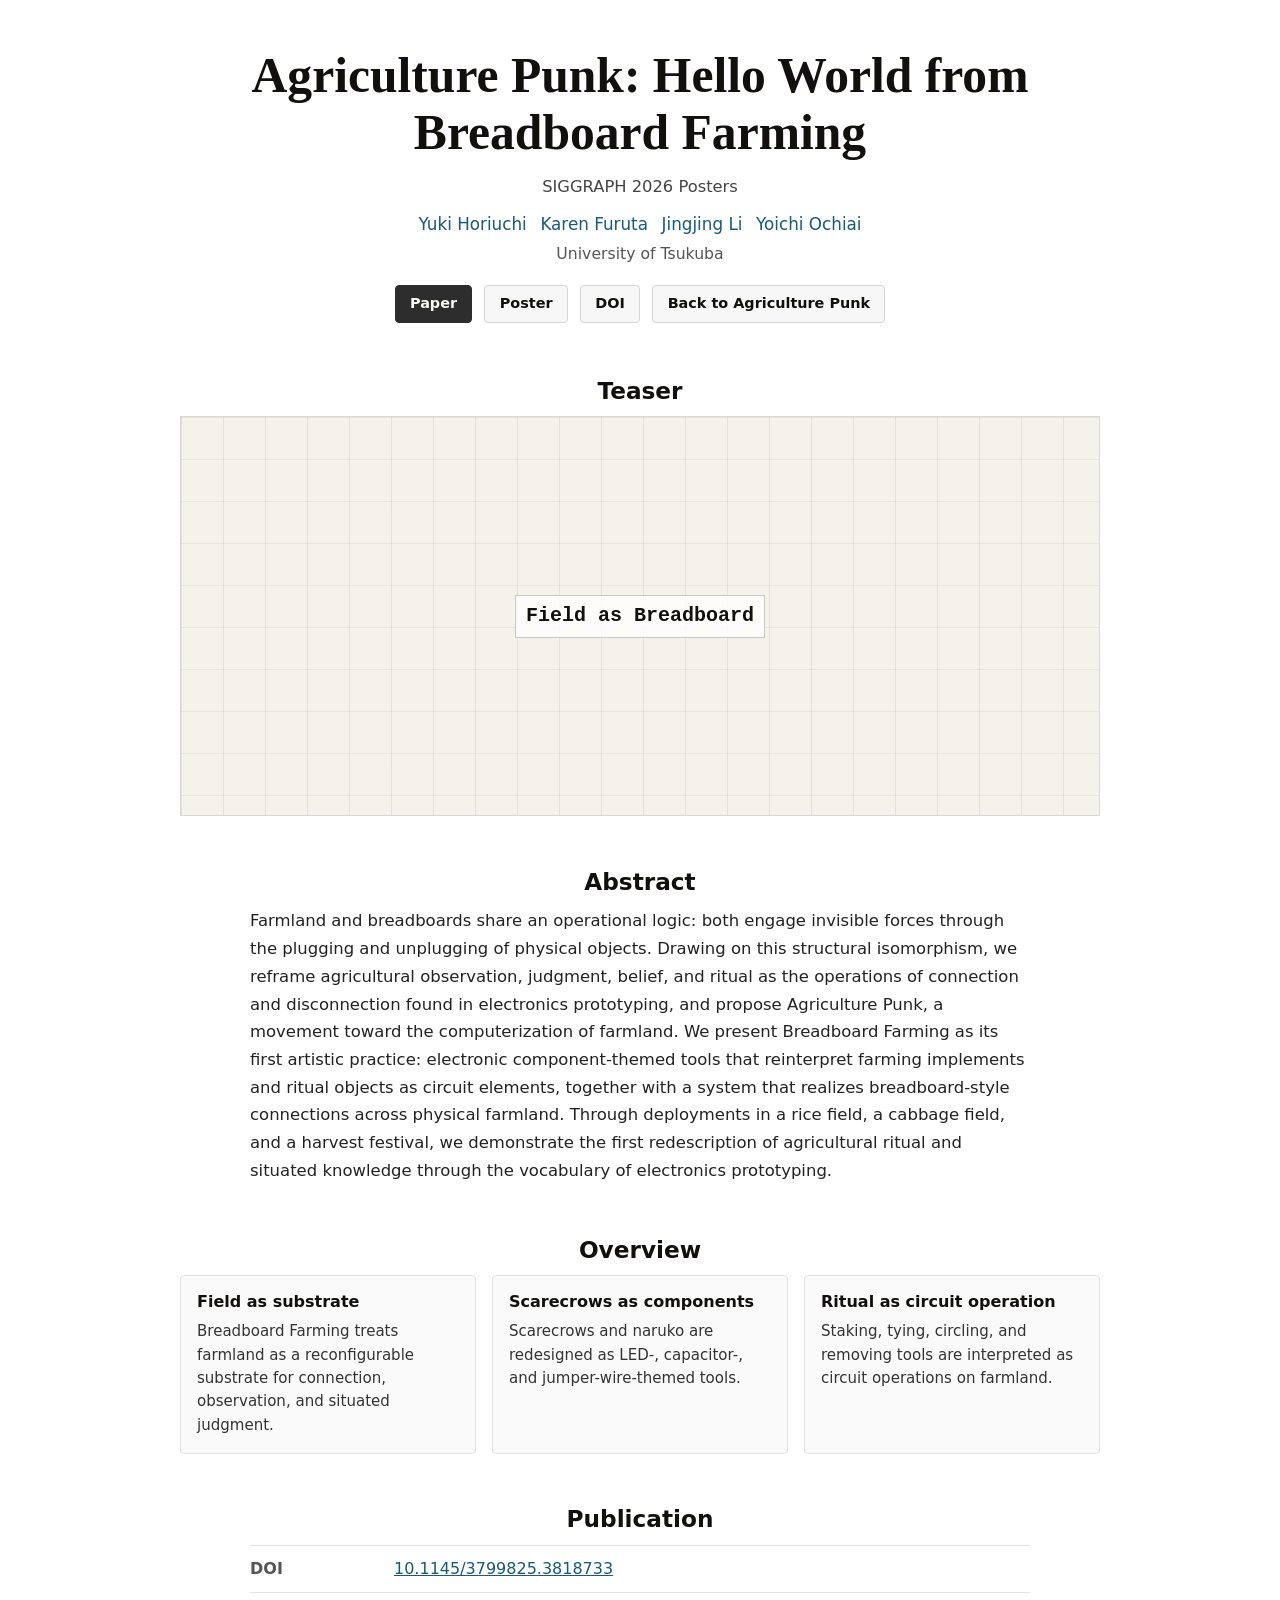
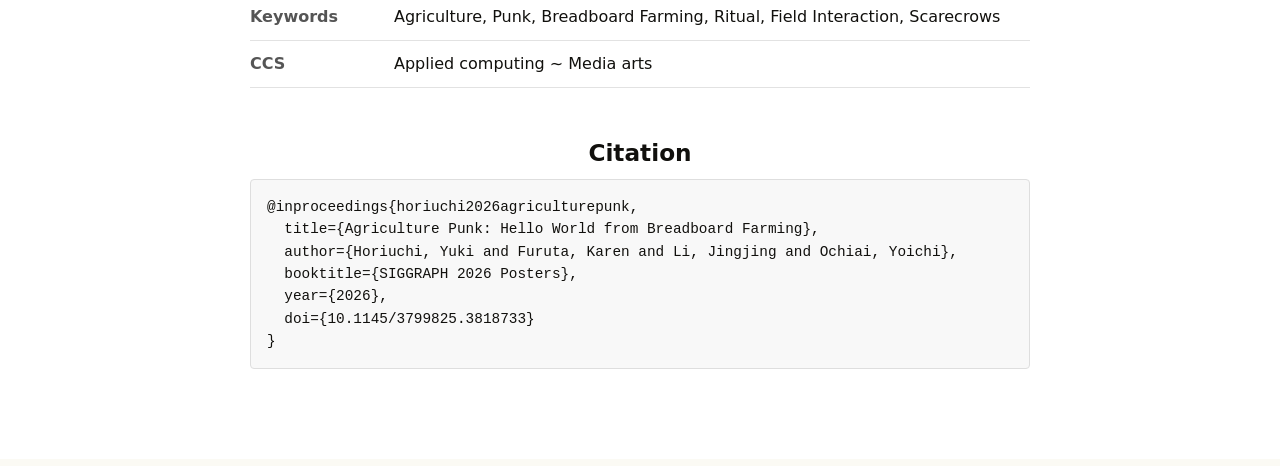
==== SIGGRAPH26/index.html @ 60ab4fef "add: publish static website" ====
<!doctype html>
<html lang="en">
  <head>
    <meta charset="utf-8">
    <meta name="viewport" content="width=device-width, initial-scale=1">
    <meta
      name="description"
      content="SIGGRAPH 2026 Posters project page for Agriculture Punk: Hello World from Breadboard Farming."
    >
    <title>Agriculture Punk: Hello World from Breadboard Farming</title>
    <link rel="stylesheet" href="../style.css">
  </head>
  <body class="project-page">
    <main class="project-container">
      <header class="project-hero">
        <h1>Agriculture Punk: Hello World from Breadboard Farming</h1>
        <p class="project-venue">SIGGRAPH 2026 Posters</p>
        <p class="project-authors">
          <span>Yuki Horiuchi</span>
          <span>Karen Furuta</span>
          <span>Jingjing Li</span>
          <span>Yoichi Ochiai</span>
        </p>
        <p class="project-affiliation">University of Tsukuba</p>
        <nav class="button-row project-links" aria-label="Project links">
          <a class="button button-primary" href="./paper.pdf">Paper</a>
          <a class="button button-secondary" href="./poster.pdf">Poster</a>
          <a
            class="button button-secondary"
            href="https://doi.org/10.1145/3799825.3818733"
          >
            DOI
          </a>
          <a class="button button-secondary" href="../">
            Back to Agriculture Punk
          </a>
        </nav>
      </header>

      <section class="project-section" aria-labelledby="teaser-title">
        <h2 id="teaser-title">Teaser</h2>
        <figure class="project-teaser" role="img" aria-label="Field as Breadboard">
          <figcaption>Field as Breadboard</figcaption>
        </figure>
      </section>

      <section class="project-section" aria-labelledby="abstract-title">
        <h2 id="abstract-title">Abstract</h2>
        <p>
          Farmland and breadboards share an operational logic: both engage
          invisible forces through the plugging and unplugging of physical
          objects. Drawing on this structural isomorphism, we reframe
          agricultural observation, judgment, belief, and ritual as the
          operations of connection and disconnection found in electronics
          prototyping, and propose Agriculture Punk, a movement toward the
          computerization of farmland. We present Breadboard Farming as its
          first artistic practice: electronic component-themed tools that
          reinterpret farming implements and ritual objects as circuit elements,
          together with a system that realizes breadboard-style connections
          across physical farmland. Through deployments in a rice field, a
          cabbage field, and a harvest festival, we demonstrate the first
          redescription of agricultural ritual and situated knowledge through
          the vocabulary of electronics prototyping.
        </p>
      </section>

      <section class="project-section" aria-labelledby="overview-title">
        <h2 id="overview-title">Overview</h2>
        <div class="overview-list">
          <article>
            <h3>Field as substrate</h3>
            <p>
              Breadboard Farming treats farmland as a reconfigurable substrate
              for connection, observation, and situated judgment.
            </p>
          </article>
          <article>
            <h3>Scarecrows as components</h3>
            <p>
              Scarecrows and naruko are redesigned as LED-, capacitor-, and
              jumper-wire-themed tools.
            </p>
          </article>
          <article>
            <h3>Ritual as circuit operation</h3>
            <p>
              Staking, tying, circling, and removing tools are interpreted as
              circuit operations on farmland.
            </p>
          </article>
        </div>
      </section>

      <section class="project-section" aria-labelledby="details-title">
        <h2 id="details-title">Publication</h2>
        <dl class="project-meta-list">
          <div>
            <dt>DOI</dt>
            <dd>
              <a href="https://doi.org/10.1145/3799825.3818733">
                10.1145/3799825.3818733
              </a>
            </dd>
          </div>
          <div>
            <dt>Keywords</dt>
            <dd>
              Agriculture, Punk, Breadboard Farming, Ritual, Field Interaction,
              Scarecrows
            </dd>
          </div>
          <div>
            <dt>CCS</dt>
            <dd>Applied computing ~ Media arts</dd>
          </div>
        </dl>
      </section>

      <section class="project-section" aria-labelledby="citation-title">
        <h2 id="citation-title">Citation</h2>
        <pre class="citation-block"><code>@inproceedings{horiuchi2026agriculturepunk,
  title={Agriculture Punk: Hello World from Breadboard Farming},
  author={Horiuchi, Yuki and Furuta, Karen and Li, Jingjing and Ochiai, Yoichi},
  booktitle={SIGGRAPH 2026 Posters},
  year={2026},
  doi={10.1145/3799825.3818733}
}</code></pre>
      </section>
    </main>
  </body>
</html>
---- style.css ----
:root {
  --color-ink: #11100d;
  --color-paper: #fbfaf4;
  --color-cream: #eee6d4;
  --color-soil: #6f5637;
  --color-clay: #9f7750;
  --color-rice: #6f8e47;
  --color-rice-dark: #41592c;
  --color-line: rgba(17, 16, 13, 0.16);
  --color-line-strong: rgba(17, 16, 13, 0.34);
  --color-muted: #6a665d;
  --color-focus: #1f6f58;
  --shadow-soft: 0 22px 80px rgba(47, 37, 24, 0.14);
  --font-system: ui-sans-serif, system-ui, -apple-system, BlinkMacSystemFont,
    "Segoe UI", sans-serif;
  --font-mono: ui-monospace, SFMono-Regular, Menlo, Monaco, Consolas,
    "Liberation Mono", monospace;
  --page-pad: clamp(1rem, 4vw, 4rem);
  --section-gap: clamp(4rem, 11vw, 10rem);
}

*,
*::before,
*::after {
  box-sizing: border-box;
}

html {
  color: var(--color-ink);
  background: var(--color-paper);
  font-family: var(--font-system);
  line-height: 1.5;
  scroll-behavior: smooth;
}

body {
  min-width: 320px;
  margin: 0;
}

img {
  display: block;
  max-width: 100%;
  height: auto;
}

a {
  color: inherit;
}

a:focus-visible,
button:focus-visible {
  outline: 3px solid var(--color-focus);
  outline-offset: 4px;
}

::selection {
  color: var(--color-paper);
  background: var(--color-rice-dark);
}

.button-row {
  display: flex;
  flex-wrap: wrap;
  gap: 0.75rem;
}

.button {
  display: inline-flex;
  min-height: 2.9rem;
  align-items: center;
  justify-content: center;
  border: 1px solid var(--color-ink);
  border-radius: 999px;
  padding: 0.78rem 1.05rem;
  font-size: 0.82rem;
  font-weight: 700;
  letter-spacing: 0;
  line-height: 1.1;
  text-align: center;
  text-decoration: none;
  transition:
    background-color 180ms ease,
    border-color 180ms ease,
    color 180ms ease,
    transform 180ms ease;
}

.button:hover {
  transform: translateY(-2px);
}

.button-primary {
  color: var(--color-paper);
  background: var(--color-ink);
}

.button-primary:hover {
  background: var(--color-rice-dark);
  border-color: var(--color-rice-dark);
}

.button-secondary {
  color: var(--color-ink);
  background: rgba(251, 250, 244, 0.72);
}

.button-secondary:hover {
  background: var(--color-cream);
  border-color: var(--color-line-strong);
}

.home-page {
  overflow-x: hidden;
  background:
    linear-gradient(90deg, rgba(111, 86, 55, 0.08) 1px, transparent 1px)
      0 0 / 8.5vw 8.5vw,
    linear-gradient(rgba(65, 89, 44, 0.08) 1px, transparent 1px)
      0 0 / 8.5vw 8.5vw,
    radial-gradient(circle at 15% 18%, rgba(111, 142, 71, 0.16), transparent 30%),
    radial-gradient(circle at 88% 8%, rgba(159, 119, 80, 0.18), transparent 28%),
    var(--color-paper);
}

.site-header {
  position: fixed;
  z-index: 20;
  top: 0;
  left: 0;
  display: flex;
  width: 100%;
  align-items: center;
  justify-content: space-between;
  padding: 1.1rem var(--page-pad);
  border-bottom: 1px solid rgba(17, 16, 13, 0.08);
  background: rgba(251, 250, 244, 0.76);
  backdrop-filter: blur(14px);
}

.site-mark,
.site-nav a {
  font-size: 0.82rem;
  font-weight: 800;
  letter-spacing: 0;
  text-decoration: none;
  text-transform: uppercase;
}

.site-nav a {
  border-bottom: 1px solid transparent;
  color: var(--color-muted);
}

.site-nav a:hover {
  border-color: currentColor;
  color: var(--color-ink);
}

.hero-shell {
  position: relative;
  display: grid;
  min-height: 100svh;
  align-items: end;
  padding: 8rem var(--page-pad) clamp(2rem, 6vw, 5rem);
  isolation: isolate;
}

.hero-shell::before,
.hero-shell::after {
  position: absolute;
  z-index: -1;
  content: "";
}

.hero-shell::before {
  inset: 12vh 7vw 20vh 42vw;
  border: 1px solid var(--color-line);
  background:
    radial-gradient(circle, rgba(17, 16, 13, 0.23) 1.2px, transparent 1.5px)
      0 0 / 22px 22px,
    linear-gradient(135deg, rgba(251, 250, 244, 0.76), rgba(238, 230, 212, 0.38));
  box-shadow: var(--shadow-soft);
}

.hero-shell::after {
  right: 8vw;
  bottom: 10vh;
  width: clamp(12rem, 28vw, 30rem);
  height: clamp(12rem, 28vw, 30rem);
  border: 1px solid rgba(65, 89, 44, 0.26);
  border-radius: 50%;
  background:
    linear-gradient(90deg, transparent 49%, rgba(65, 89, 44, 0.32) 50%, transparent 51%),
    linear-gradient(0deg, transparent 49%, rgba(65, 89, 44, 0.32) 50%, transparent 51%);
  opacity: 0.74;
}

.hero-field {
  position: absolute;
  z-index: -1;
  inset: 18vh var(--page-pad) 13vh var(--page-pad);
  border-top: 1px solid var(--color-line-strong);
  border-bottom: 1px solid var(--color-line);
  background:
    linear-gradient(90deg, transparent 0 18%, rgba(111, 86, 55, 0.22) 18% 18.4%, transparent 18.4% 37%, rgba(111, 86, 55, 0.18) 37% 37.4%, transparent 37.4%),
    linear-gradient(180deg, transparent 0 29%, rgba(111, 142, 71, 0.24) 29% 29.4%, transparent 29.4% 63%, rgba(111, 142, 71, 0.2) 63% 63.35%, transparent 63.35%);
}

.hero-field::before,
.hero-field::after {
  position: absolute;
  content: "";
}

.hero-field::before {
  top: 18%;
  left: 7%;
  width: min(44vw, 35rem);
  height: 46%;
  border-top: 2px solid var(--color-ink);
  border-right: 2px solid var(--color-ink);
  opacity: 0.72;
}

.hero-field::after {
  right: 8%;
  bottom: 19%;
  width: min(28vw, 22rem);
  height: 34%;
  border-left: 1px solid var(--color-soil);
  border-bottom: 1px solid var(--color-soil);
  background:
    radial-gradient(circle at 0 100%, var(--color-soil) 0 4px, transparent 5px),
    radial-gradient(circle at 100% 0, var(--color-rice-dark) 0 5px, transparent 6px);
}

.hero-content {
  max-width: 74rem;
}

.hero-content h1 {
  max-width: 10ch;
  margin: 0 0 1.3rem;
  font-size: clamp(4rem, 17vw, 15rem);
  font-weight: 900;
  letter-spacing: 0;
  line-height: 0.82;
}

.empty-grid {
  display: grid;
  grid-template-columns: repeat(4, minmax(0, 1fr));
  gap: 1px;
  padding: 0 var(--page-pad) var(--section-gap);
}

.empty-section {
  min-height: clamp(16rem, 35vw, 30rem);
  border: 1px solid var(--color-line);
  background:
    linear-gradient(180deg, rgba(251, 250, 244, 0.7), rgba(238, 230, 212, 0.24)),
    radial-gradient(circle at 50% 22%, rgba(17, 16, 13, 0.09) 1px, transparent 1.7px)
      0 0 / 20px 20px;
  padding: 1rem;
}

.empty-section h2 {
  margin: 0;
  color: var(--color-muted);
  font-family: var(--font-mono);
  font-size: clamp(0.95rem, 1.6vw, 1.3rem);
  font-weight: 700;
}

.project-page {
  background: #fff;
}

.project-container {
  width: min(100% - 2rem, 920px);
  margin: 0 auto;
  padding: 3rem 0 4rem;
}

.project-hero {
  padding-bottom: 1.75rem;
  text-align: center;
}

.project-venue {
  margin: 0 0 0.8rem;
  color: #444;
  font-size: 1.02rem;
  font-weight: 500;
}

.project-hero h1 {
  max-width: 820px;
  margin: 0 auto 0.85rem;
  font-family: Georgia, "Times New Roman", serif;
  font-size: clamp(2rem, 4.2vw, 3.1rem);
  font-weight: 700;
  letter-spacing: 0;
  line-height: 1.14;
}

.project-authors {
  display: flex;
  flex-wrap: wrap;
  justify-content: center;
  gap: 0.2rem 0.85rem;
  margin: 0 0 0.35rem;
  color: #185a78;
  font-size: 1.05rem;
  line-height: 1.45;
}

.project-affiliation {
  margin: 0 0 1.25rem;
  color: #555;
  font-size: 0.98rem;
}

.project-links {
  justify-content: center;
}

.project-page .button {
  min-height: 2.35rem;
  border-color: #d4d4d4;
  border-radius: 4px;
  padding: 0.58rem 0.9rem;
  font-size: 0.9rem;
  font-weight: 600;
}

.project-page .button-primary {
  border-color: #2d2d2d;
  background: #2d2d2d;
}

.project-page .button-secondary {
  background: #f7f7f7;
}

.project-section {
  padding: 1.6rem 0;
}

.project-section h2 {
  margin: 0 0 0.75rem;
  font-size: 1.45rem;
  font-weight: 650;
  line-height: 1.2;
  text-align: center;
}

.project-section p {
  margin: 0;
  color: #222;
  font-size: 1.03rem;
  line-height: 1.68;
}

.project-section > p {
  max-width: 780px;
  margin-inline: auto;
  text-align: left;
}

.overview-list {
  display: grid;
  grid-template-columns: repeat(3, minmax(0, 1fr));
  gap: 1rem;
}

.overview-list article {
  border: 1px solid #e2e2e2;
  border-radius: 4px;
  background: #fafafa;
  padding: 1rem;
}

.overview-list h3 {
  margin: 0 0 0.45rem;
  font-size: 1rem;
  font-weight: 650;
  line-height: 1.3;
}

.overview-list p {
  color: #333;
  font-size: 0.94rem;
  line-height: 1.55;
}

.project-teaser {
  display: grid;
  min-height: clamp(15rem, 42vw, 25rem);
  place-items: center;
  margin: 0 auto;
  border: 1px solid #d8d8d8;
  background:
    linear-gradient(rgba(255, 255, 255, 0.08), rgba(255, 255, 255, 0.08)),
    url("./assets/siggraph26-teaser.webp") center / cover no-repeat,
    linear-gradient(90deg, rgba(111, 86, 55, 0.12) 1px, transparent 1px)
      0 0 / 42px 42px,
    linear-gradient(rgba(111, 142, 71, 0.13) 1px, transparent 1px)
      0 0 / 42px 42px,
    #f4f1e9;
}

.project-teaser figcaption {
  padding: 0.35rem 0.65rem;
  border: 1px solid rgba(17, 16, 13, 0.22);
  background: rgba(255, 255, 255, 0.82);
  color: var(--color-ink);
  font-family: var(--font-mono);
  font-size: clamp(0.95rem, 2vw, 1.25rem);
  font-weight: 700;
}

.project-meta-list {
  max-width: 780px;
  margin: 0 auto;
  border-top: 1px solid #e2e2e2;
}

.project-meta-list div {
  display: grid;
  grid-template-columns: 8rem 1fr;
  gap: 1rem;
  padding: 0.7rem 0;
  border-bottom: 1px solid #e2e2e2;
}

.project-meta-list dt {
  color: #555;
  font-weight: 700;
}

.project-meta-list dd {
  margin: 0;
}

.project-meta-list a {
  color: #185a78;
}

.citation-block {
  overflow-x: auto;
  max-width: 780px;
  margin: 0 auto;
  border: 1px solid #dedede;
  border-radius: 4px;
  background: #f8f8f8;
  padding: 1rem;
  font-family: var(--font-mono);
  font-size: 0.9rem;
  line-height: 1.55;
}

@media (max-width: 760px) {
  .site-header {
    padding-block: 0.9rem;
  }

  .hero-shell {
    min-height: 92svh;
    padding-top: 6rem;
  }

  .hero-shell::before {
    inset: 13vh 5vw 27vh 18vw;
  }

  .hero-shell::after {
    right: -12vw;
    bottom: 12vh;
  }

  .hero-field {
    inset: 16vh 1rem 18vh 1rem;
  }

  .button-row,
  .project-links {
    flex-direction: column;
  }

  .button {
    width: 100%;
  }

  .empty-grid,
  .overview-list {
    grid-template-columns: 1fr;
  }

  .empty-section {
    min-height: 14rem;
  }

  .project-container {
    width: min(100% - 1.25rem, 900px);
  }
}

@media (prefers-reduced-motion: reduce) {
  *,
  *::before,
  *::after {
    scroll-behavior: auto !important;
    transition-duration: 0.01ms !important;
    animation-duration: 0.01ms !important;
    animation-iteration-count: 1 !important;
  }
}
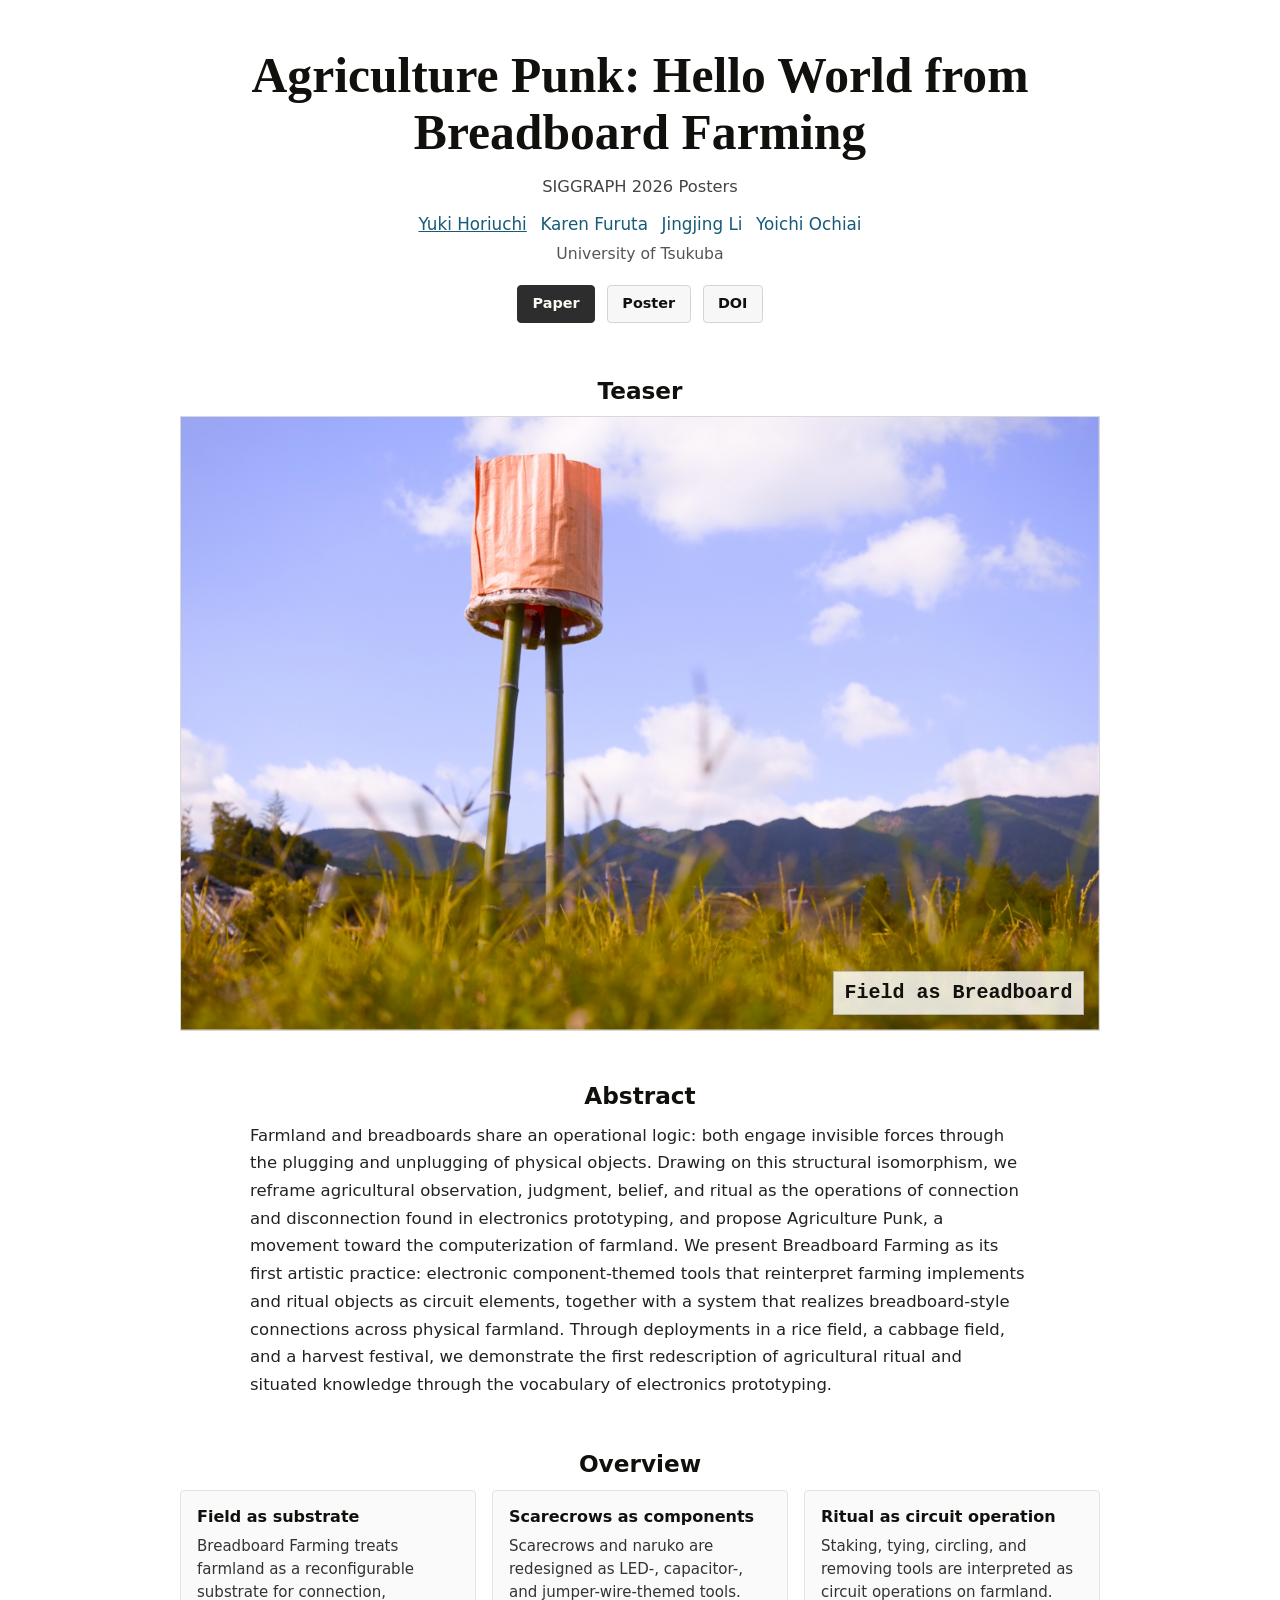
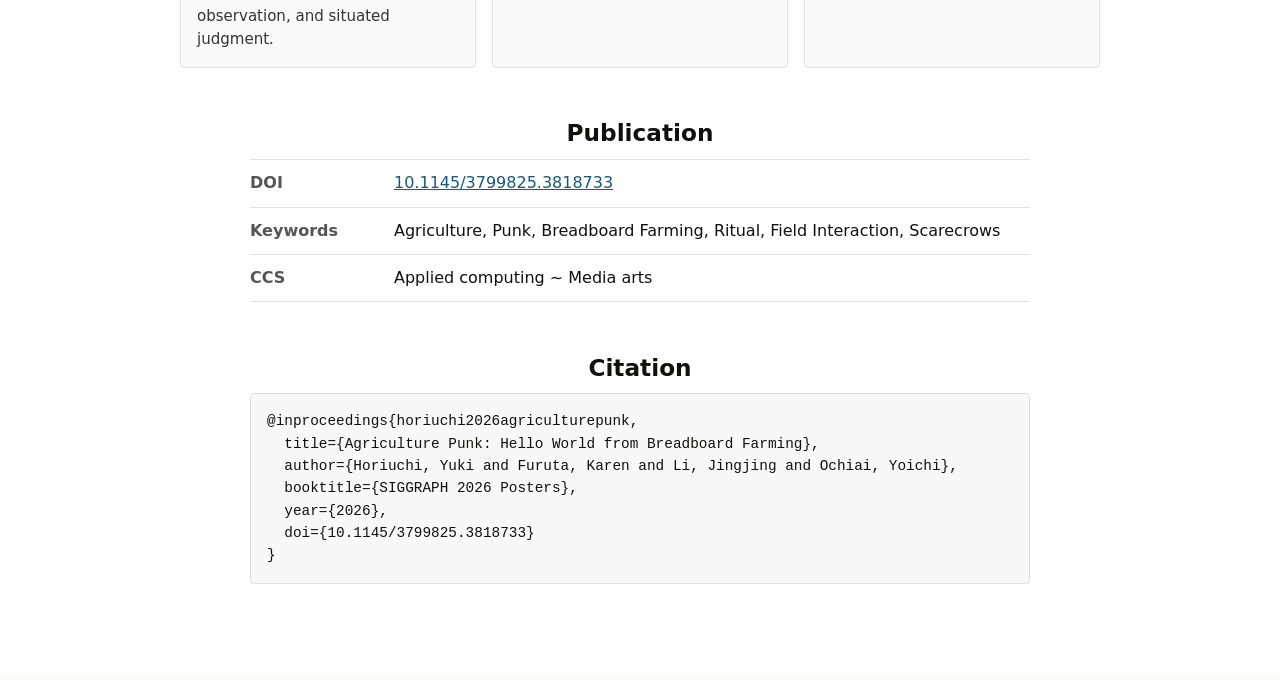
==== commit d384b084: "add: update SIGGRAPH 2026 project page" ====
--- a/SIGGRAPH26/index.html
+++ b/SIGGRAPH26/index.html
@@ -16,7 +16,7 @@
         <h1>Agriculture Punk: Hello World from Breadboard Farming</h1>
         <p class="project-venue">SIGGRAPH 2026 Posters</p>
         <p class="project-authors">
-          <span>Yuki Horiuchi</span>
+          <span><a href="https://x.com/horiyu_com">Yuki Horiuchi</a></span>
           <span>Karen Furuta</span>
           <span>Jingjing Li</span>
           <span>Yoichi Ochiai</span>
@@ -31,15 +31,18 @@
           >
             DOI
           </a>
-          <a class="button button-secondary" href="../">
-            Back to Agriculture Punk
-          </a>
         </nav>
       </header>
 
       <section class="project-section" aria-labelledby="teaser-title">
         <h2 id="teaser-title">Teaser</h2>
-        <figure class="project-teaser" role="img" aria-label="Field as Breadboard">
+        <figure class="project-teaser">
+          <img
+            src="../assets/siggraph26_teaser.jpg"
+            alt="A capacitor-inspired scarecrow standing in a rice field"
+            width="2306"
+            height="1538"
+          >
           <figcaption>Field as Breadboard</figcaption>
         </figure>
       </section>
--- a/style.css
+++ b/style.css
@@ -395,22 +395,19 @@
 }
 
 .project-teaser {
-  display: grid;
-  min-height: clamp(15rem, 42vw, 25rem);
-  place-items: center;
+  position: relative;
   margin: 0 auto;
+}
+
+.project-teaser img {
+  width: 100%;
   border: 1px solid #d8d8d8;
-  background:
-    linear-gradient(rgba(255, 255, 255, 0.08), rgba(255, 255, 255, 0.08)),
-    url("./assets/siggraph26-teaser.webp") center / cover no-repeat,
-    linear-gradient(90deg, rgba(111, 86, 55, 0.12) 1px, transparent 1px)
-      0 0 / 42px 42px,
-    linear-gradient(rgba(111, 142, 71, 0.13) 1px, transparent 1px)
-      0 0 / 42px 42px,
-    #f4f1e9;
 }
 
 .project-teaser figcaption {
+  position: absolute;
+  right: 1rem;
+  bottom: 1rem;
   padding: 0.35rem 0.65rem;
   border: 1px solid rgba(17, 16, 13, 0.22);
   background: rgba(255, 255, 255, 0.82);
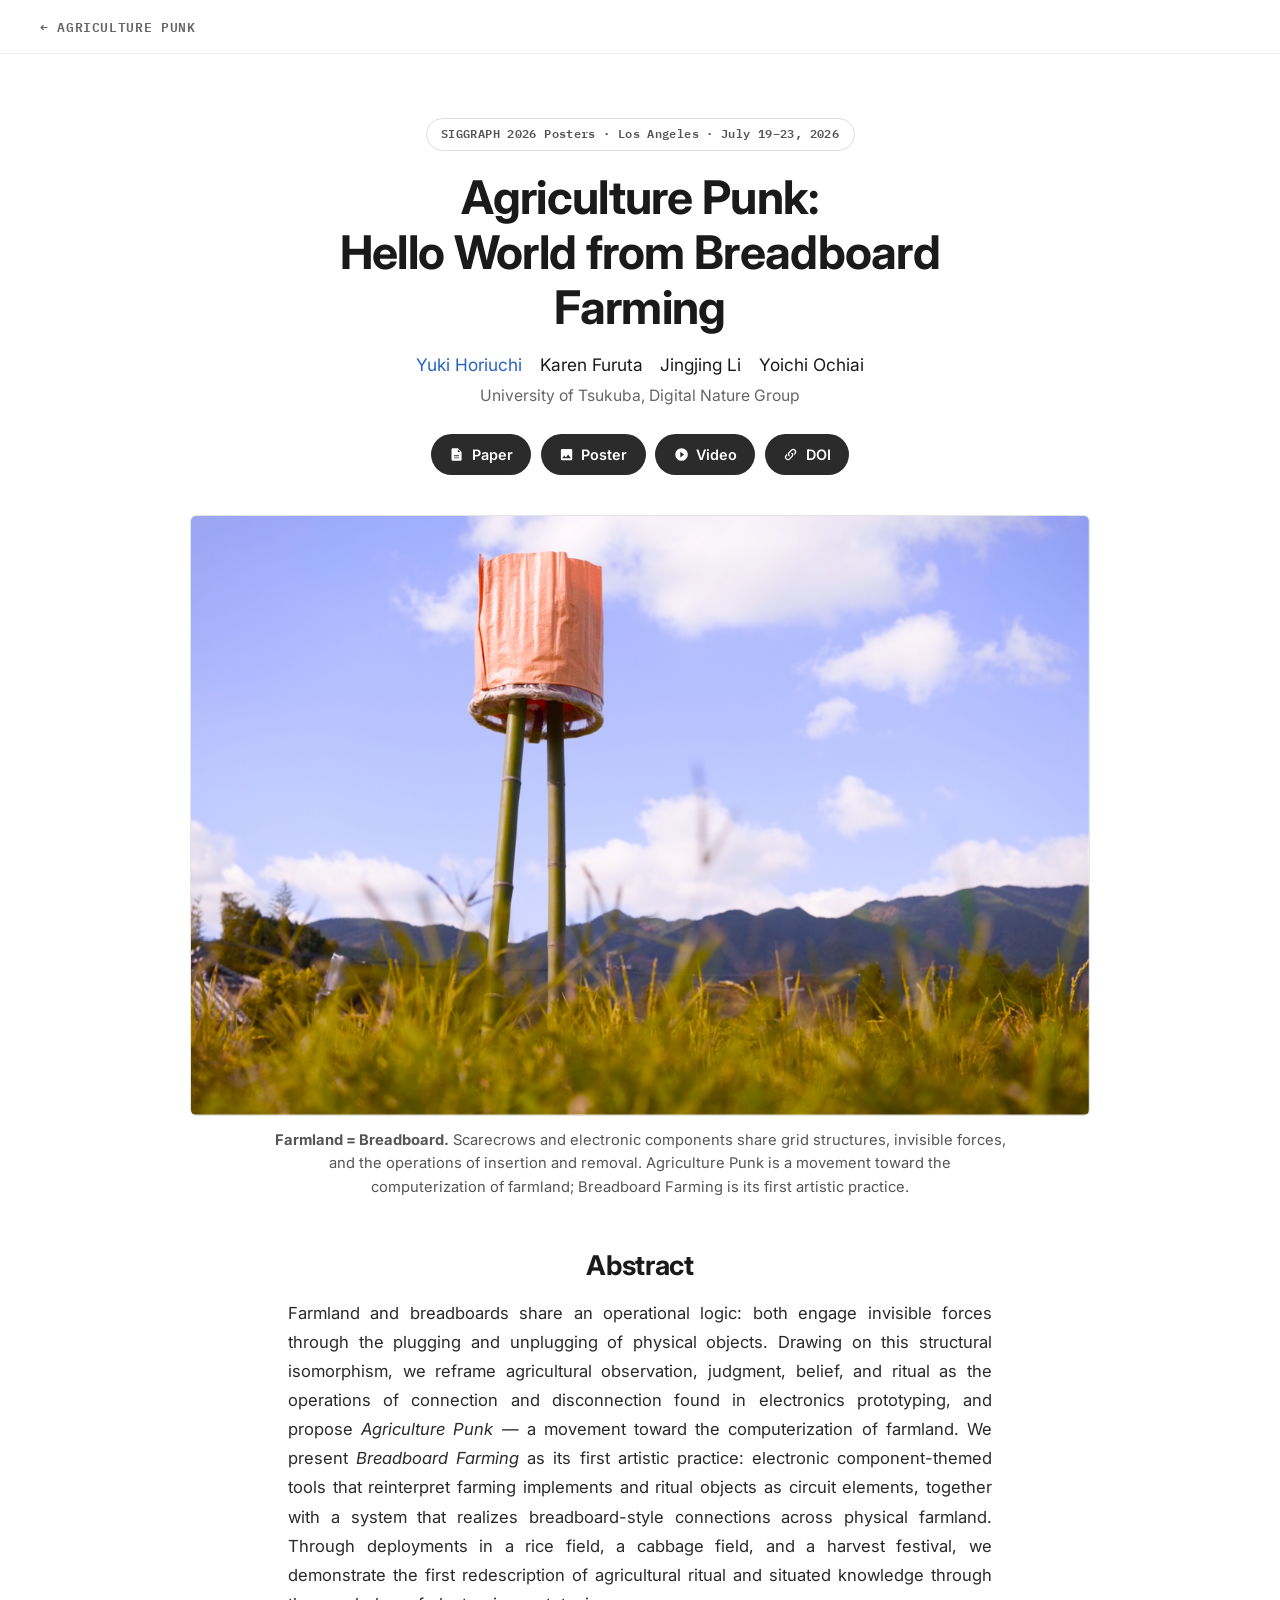
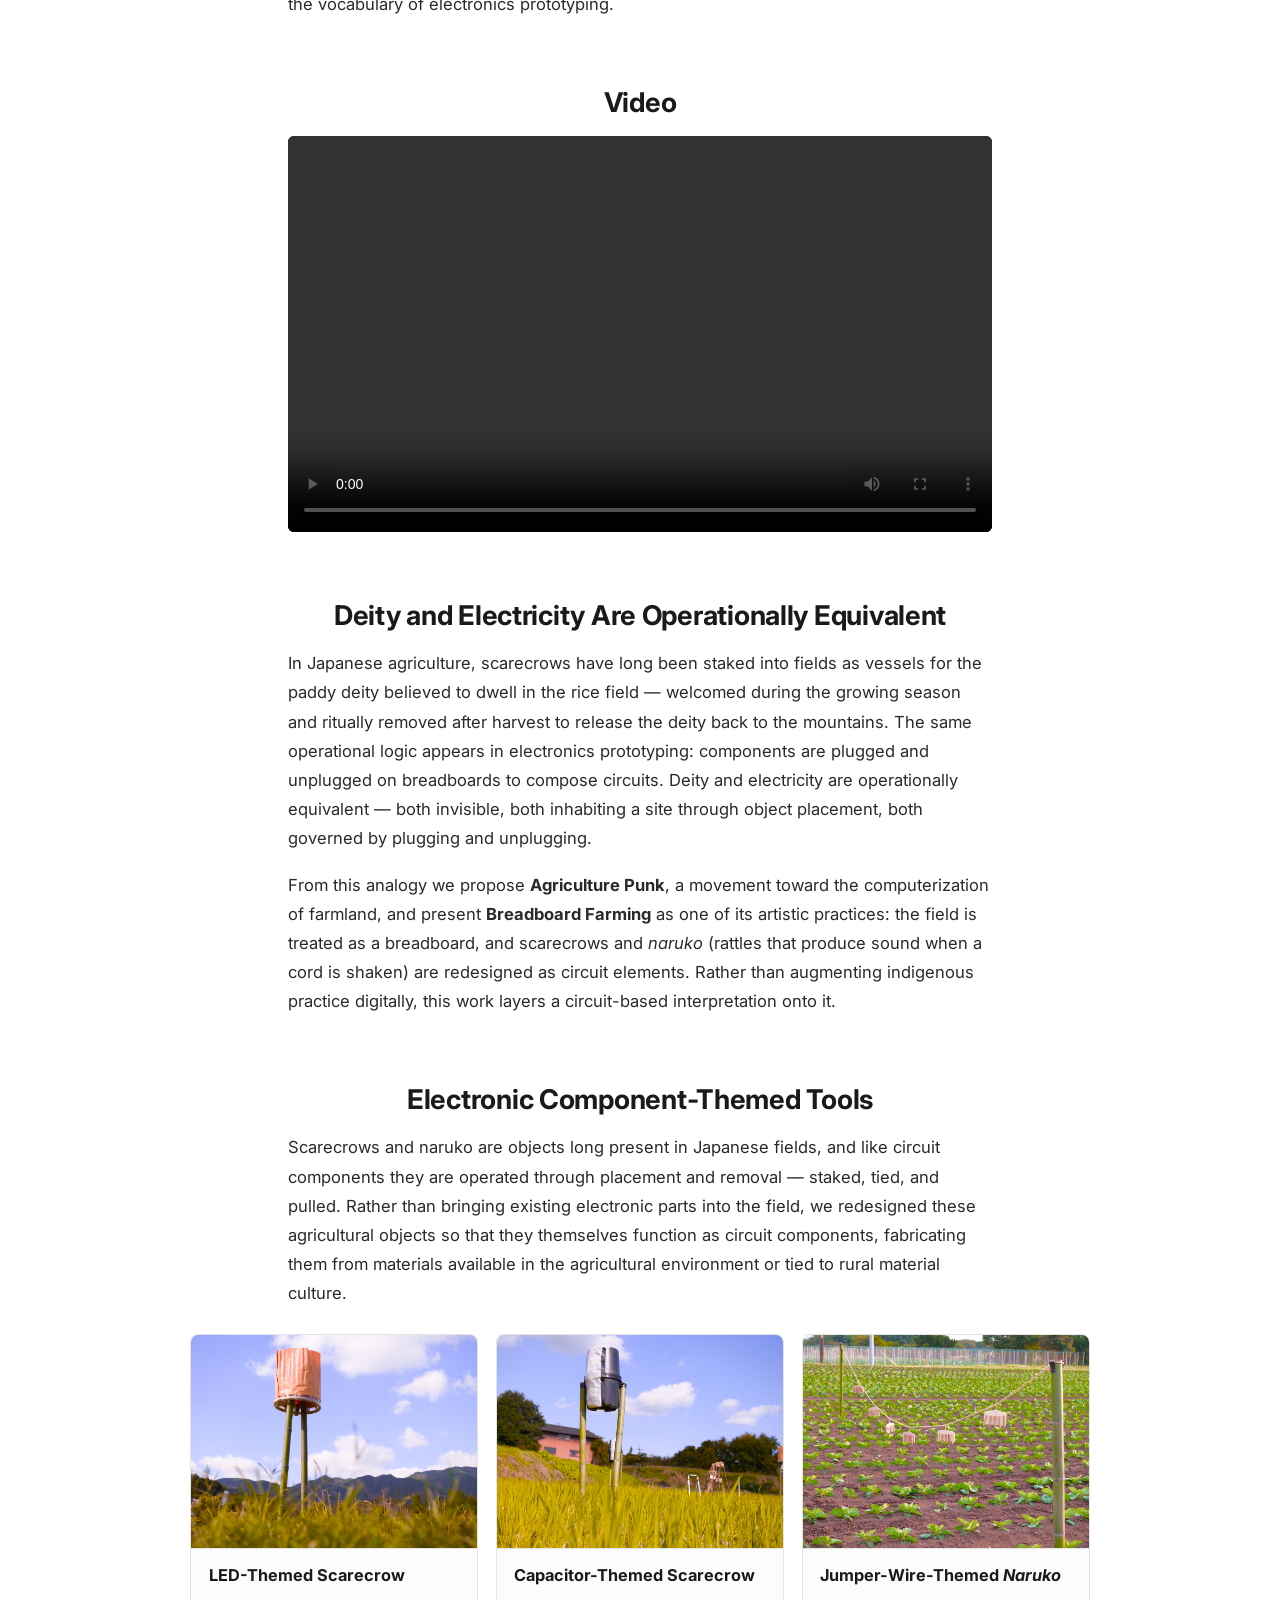
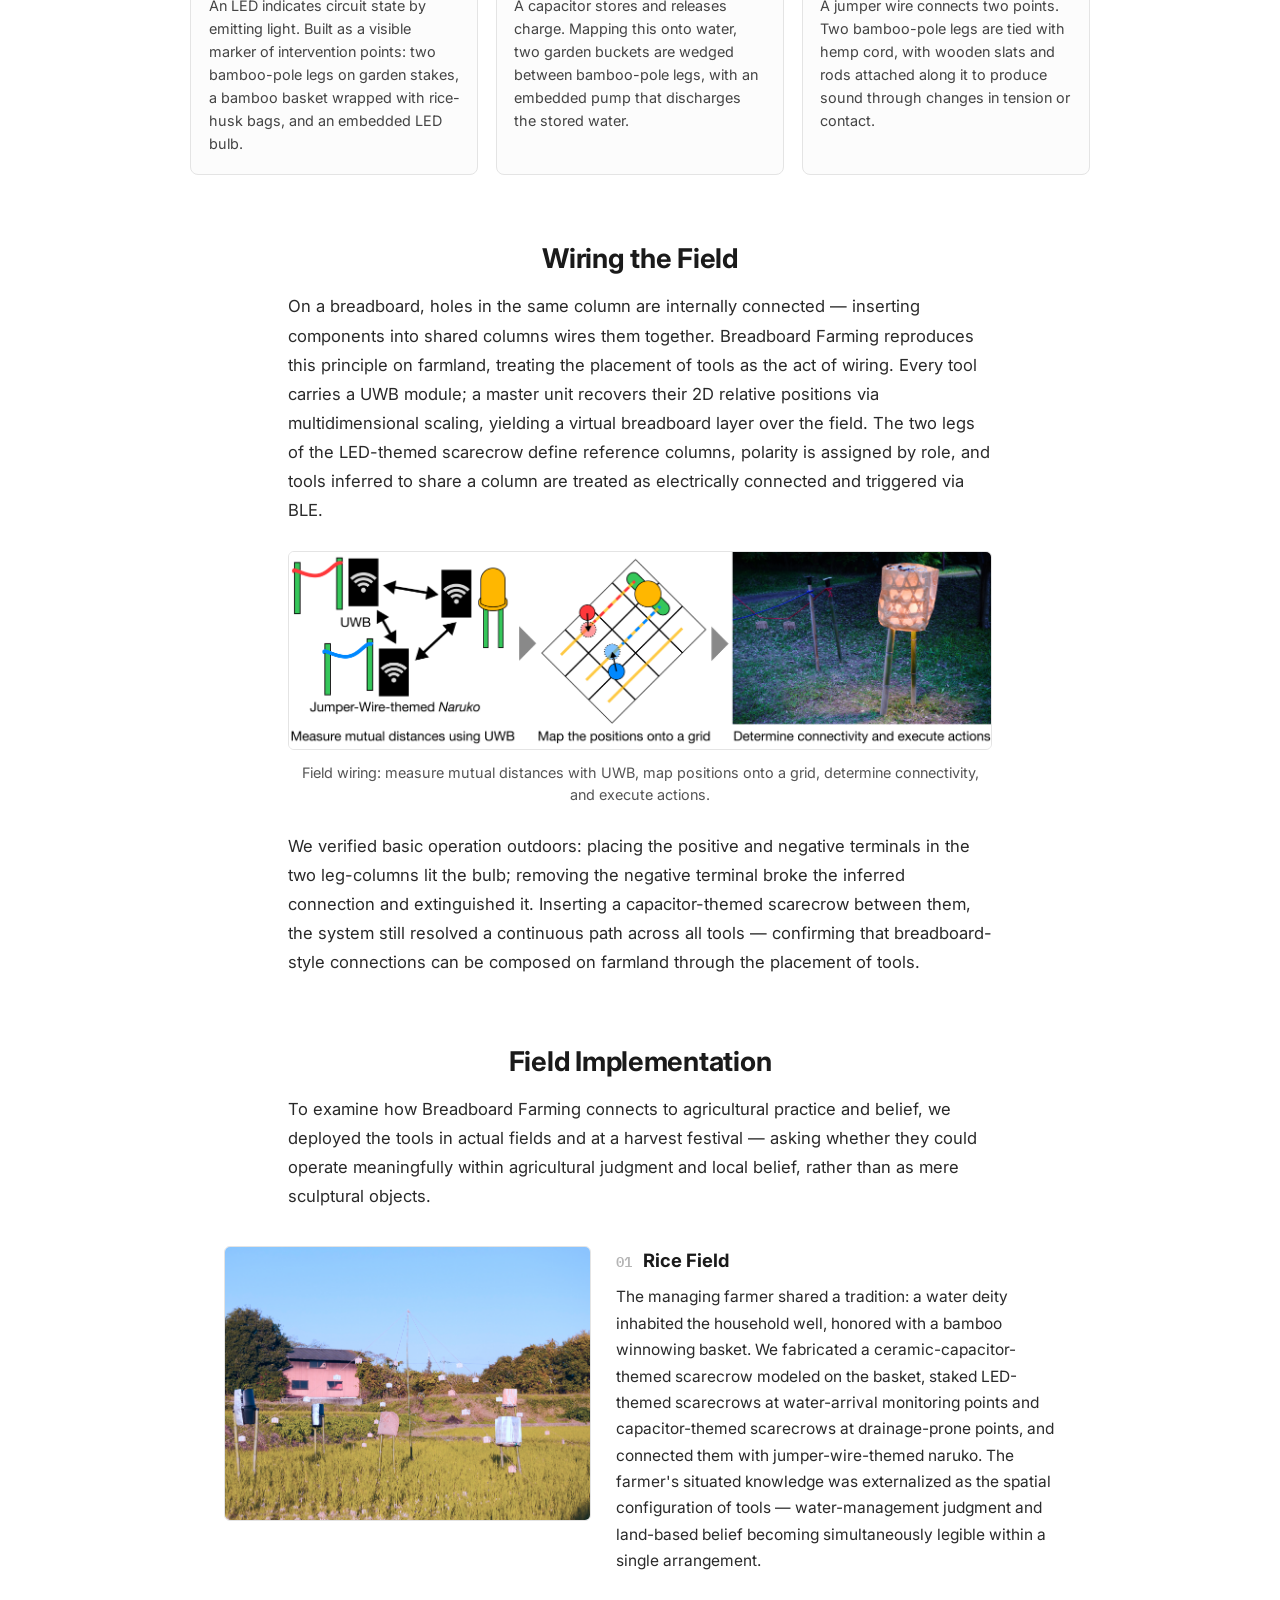
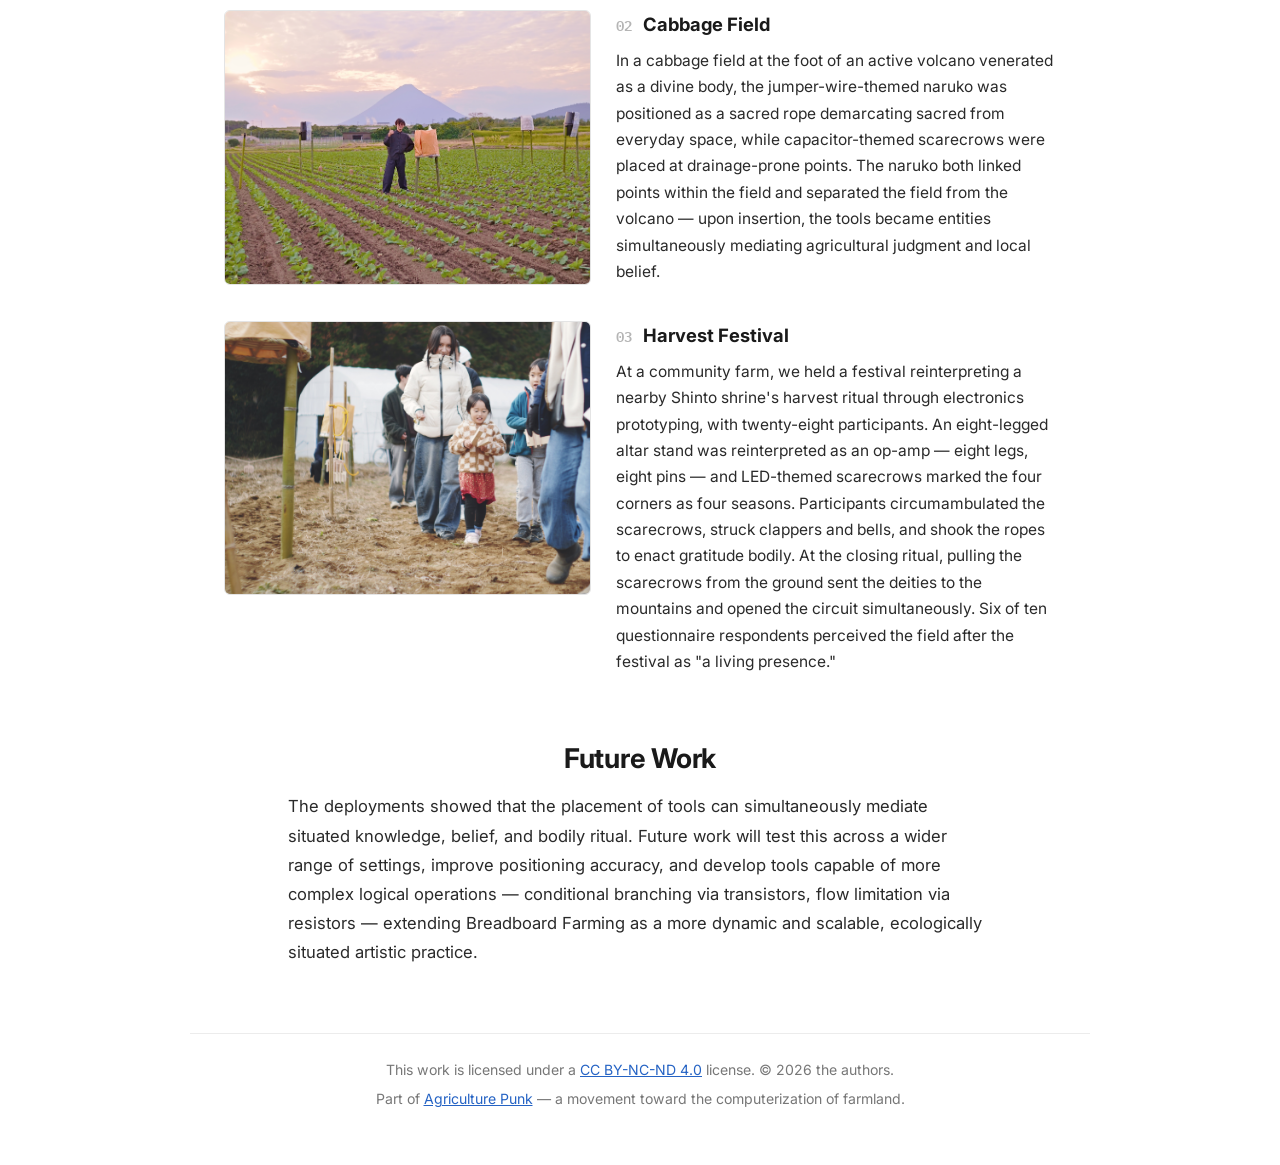
==== commit df202258: "update: complete SIGGRAPH 2026 project page" ====
--- a/SIGGRAPH26/index.html
+++ b/SIGGRAPH26/index.html
@@ -5,130 +5,347 @@
     <meta name="viewport" content="width=device-width, initial-scale=1">
     <meta
       name="description"
-      content="SIGGRAPH 2026 Posters project page for Agriculture Punk: Hello World from Breadboard Farming."
+      content="Agriculture Punk: Hello World from Breadboard Farming — SIGGRAPH 2026 Posters. We reframe agricultural ritual as electronics prototyping and treat farmland as a breadboard."
     >
-    <title>Agriculture Punk: Hello World from Breadboard Farming</title>
+    <title>Agriculture Punk: Hello World from Breadboard Farming — SIGGRAPH 2026</title>
+    <link rel="preconnect" href="https://fonts.googleapis.com">
+    <link rel="preconnect" href="https://fonts.gstatic.com" crossorigin>
+    <link
+      href="https://fonts.googleapis.com/css2?family=Inter:wght@400;500;600;700&family=IBM+Plex+Mono:wght@400;600&display=swap"
+      rel="stylesheet"
+    >
     <link rel="stylesheet" href="../style.css">
   </head>
   <body class="project-page">
+    <nav class="project-topbar" aria-label="Site navigation">
+      <a href="../">← Agriculture Punk</a>
+    </nav>
+
     <main class="project-container">
+      <!-- ============ Header ============ -->
       <header class="project-hero">
-        <h1>Agriculture Punk: Hello World from Breadboard Farming</h1>
-        <p class="project-venue">SIGGRAPH 2026 Posters</p>
+        <p class="project-venue-badge">SIGGRAPH 2026 Posters · Los Angeles · July 19–23, 2026</p>
+        <h1>Agriculture Punk: <br class="wide-only">Hello World from Breadboard Farming</h1>
         <p class="project-authors">
           <span><a href="https://x.com/horiyu_com">Yuki Horiuchi</a></span>
           <span>Karen Furuta</span>
           <span>Jingjing Li</span>
           <span>Yoichi Ochiai</span>
         </p>
-        <p class="project-affiliation">University of Tsukuba</p>
-        <nav class="button-row project-links" aria-label="Project links">
-          <a class="button button-primary" href="./paper.pdf">Paper</a>
-          <a class="button button-secondary" href="./poster.pdf">Poster</a>
-          <a
-            class="button button-secondary"
-            href="https://doi.org/10.1145/3799825.3818733"
-          >
+        <p class="project-affiliation">University of Tsukuba, Digital Nature Group</p>
+        <nav class="project-links" aria-label="Project links">
+          <a class="link-pill" href="https://doi.org/10.1145/3799825.3818733">
+            <svg viewBox="0 0 24 24" aria-hidden="true"><path d="M14 2H6a2 2 0 0 0-2 2v16a2 2 0 0 0 2 2h12a2 2 0 0 0 2-2V8zm0 2 4 4h-4zM8 13h8v1.5H8zm0 3.5h8V18H8z"/></svg>
+            Paper
+          </a>
+          <a class="link-pill" href="./poster.pdf">
+            <svg viewBox="0 0 24 24" aria-hidden="true"><path d="M21 19V5a2 2 0 0 0-2-2H5a2 2 0 0 0-2 2v14a2 2 0 0 0 2 2h14a2 2 0 0 0 2-2M8.5 13.5l2.5 3 3.5-4.5 4.5 6H5z"/></svg>
+            Poster
+          </a>
+          <a class="link-pill" href="#video">
+            <svg viewBox="0 0 24 24" aria-hidden="true"><path d="M12 2a10 10 0 1 0 0 20 10 10 0 0 0 0-20m-2 14.5v-9l6 4.5z"/></svg>
+            Video
+          </a>
+          <a class="link-pill" href="https://doi.org/10.1145/3799825.3818733">
+            <svg viewBox="0 0 24 24" aria-hidden="true"><path d="M10.6 13.4a1 1 0 0 1-1.4 1.4 4.8 4.8 0 0 1 0-6.8l3.5-3.5a4.8 4.8 0 0 1 6.8 6.8l-1.8 1.8a6.5 6.5 0 0 0-.4-2.4l.8-.8a2.8 2.8 0 0 0-4-4L10.6 9.4a2.8 2.8 0 0 0 0 4m2.8-2.8a1 1 0 0 1 1.4-1.4 4.8 4.8 0 0 1 0 6.8l-3.5 3.5a4.8 4.8 0 0 1-6.8-6.8l1.8-1.8c0 .8.1 1.6.4 2.4l-.8.8a2.8 2.8 0 0 0 4 4l3.5-3.5a2.8 2.8 0 0 0 0-4"/></svg>
             DOI
           </a>
         </nav>
       </header>
 
-      <section class="project-section" aria-labelledby="teaser-title">
-        <h2 id="teaser-title">Teaser</h2>
-        <figure class="project-teaser">
-          <img
-            src="../assets/siggraph26_teaser.jpg"
-            alt="A capacitor-inspired scarecrow standing in a rice field"
-            width="2306"
-            height="1538"
-          >
-          <figcaption>Field as Breadboard</figcaption>
-        </figure>
-      </section>
-
+      <!-- ============ Teaser ============ -->
+      <figure class="project-teaser">
+        <img
+          src="../assets/siggraph26_teaser.jpg"
+          alt="Side-by-side comparison of a scarecrow being staked into farmland and an electronic component being inserted into a breadboard, annotated with their shared operational logic"
+          width="2306"
+          height="1538"
+        >
+        <figcaption>
+          <strong>Farmland = Breadboard.</strong> Scarecrows and electronic
+          components share grid structures, invisible forces, and the operations
+          of insertion and removal. Agriculture Punk is a movement toward the
+          computerization of farmland; Breadboard Farming is its first artistic
+          practice.
+        </figcaption>
+      </figure>
+
+      <!-- ============ Abstract ============ -->
       <section class="project-section" aria-labelledby="abstract-title">
         <h2 id="abstract-title">Abstract</h2>
-        <p>
+        <p class="abstract-text">
           Farmland and breadboards share an operational logic: both engage
           invisible forces through the plugging and unplugging of physical
           objects. Drawing on this structural isomorphism, we reframe
           agricultural observation, judgment, belief, and ritual as the
           operations of connection and disconnection found in electronics
-          prototyping, and propose Agriculture Punk, a movement toward the
-          computerization of farmland. We present Breadboard Farming as its
-          first artistic practice: electronic component-themed tools that
-          reinterpret farming implements and ritual objects as circuit elements,
-          together with a system that realizes breadboard-style connections
-          across physical farmland. Through deployments in a rice field, a
-          cabbage field, and a harvest festival, we demonstrate the first
-          redescription of agricultural ritual and situated knowledge through
-          the vocabulary of electronics prototyping.
-        </p>
-      </section>
-
-      <section class="project-section" aria-labelledby="overview-title">
-        <h2 id="overview-title">Overview</h2>
-        <div class="overview-list">
-          <article>
-            <h3>Field as substrate</h3>
+          prototyping, and propose <em>Agriculture Punk</em> — a movement toward
+          the computerization of farmland. We present <em>Breadboard
+          Farming</em> as its first artistic practice: electronic
+          component-themed tools that reinterpret farming implements and ritual
+          objects as circuit elements, together with a system that realizes
+          breadboard-style connections across physical farmland. Through
+          deployments in a rice field, a cabbage field, and a harvest festival,
+          we demonstrate the first redescription of agricultural ritual and
+          situated knowledge through the vocabulary of electronics prototyping.
+        </p>
+      </section>
+
+      <!-- ============ Video ============ -->
+      <section class="project-section" id="video" aria-labelledby="video-title">
+        <h2 id="video-title">Video</h2>
+        <video
+          class="project-video"
+          controls
+          preload="metadata"
+        >
+          <source src="../assets/siggraph26_video.mp4" type="video/mp4">
+          Your browser does not support HTML video.
+          <a href="../assets/siggraph26_video.mp4">Download the video</a>.
+        </video>
+      </section>
+
+      <!-- ============ Concept ============ -->
+      <section class="project-section" aria-labelledby="concept-title">
+        <h2 id="concept-title">Deity and Electricity Are Operationally Equivalent</h2>
+        <p>
+          In Japanese agriculture, scarecrows have long been staked into fields
+          as vessels for the paddy deity believed to dwell in the rice field —
+          welcomed during the growing season and ritually removed after harvest
+          to release the deity back to the mountains. The same operational
+          logic appears in electronics prototyping: components are plugged and
+          unplugged on breadboards to compose circuits. Deity and electricity
+          are operationally equivalent — both invisible, both inhabiting a site
+          through object placement, both governed by plugging and unplugging.
+        </p>
+        <p>
+          From this analogy we propose <strong>Agriculture Punk</strong>, a
+          movement toward the computerization of farmland, and present
+          <strong>Breadboard Farming</strong> as one of its artistic practices:
+          the field is treated as a breadboard, and scarecrows and
+          <em>naruko</em> (rattles that produce sound when a cord is shaken)
+          are redesigned as circuit elements. Rather than augmenting indigenous
+          practice digitally, this work layers a circuit-based interpretation
+          onto it.
+        </p>
+      </section>
+
+      <!-- ============ Tools ============ -->
+      <section class="project-section" aria-labelledby="tools-title">
+        <h2 id="tools-title">Electronic Component-Themed Tools</h2>
+        <p>
+          Scarecrows and naruko are objects long present in Japanese fields,
+          and like circuit components they are operated through placement and
+          removal — staked, tied, and pulled. Rather than bringing existing
+          electronic parts into the field, we redesigned these agricultural
+          objects so that they themselves function as circuit components,
+          fabricating them from materials available in the agricultural
+          environment or tied to rural material culture.
+        </p>
+        <div class="tool-grid">
+          <figure class="tool-card">
+            <img
+              src="../assets/tool_led_scarecrow.jpg"
+              alt="LED-themed scarecrow: bamboo-pole legs, a bamboo basket wrapped with rice-husk bags, and an embedded LED bulb"
+            >
+            <figcaption>
+              <h3>LED-Themed Scarecrow</h3>
+              <p>
+                An LED indicates circuit state by emitting light. Built as a
+                visible marker of intervention points: two bamboo-pole legs on
+                garden stakes, a bamboo basket wrapped with rice-husk bags, and
+                an embedded LED bulb.
+              </p>
+            </figcaption>
+          </figure>
+          <figure class="tool-card">
+            <img
+              src="../assets/tool_capacitor_scarecrow.jpg"
+              alt="Capacitor-themed scarecrow: garden buckets wedged between bamboo-pole legs with an embedded pump"
+            >
+            <figcaption>
+              <h3>Capacitor-Themed Scarecrow</h3>
+              <p>
+                A capacitor stores and releases charge. Mapping this onto
+                water, two garden buckets are wedged between bamboo-pole legs,
+                with an embedded pump that discharges the stored water.
+              </p>
+            </figcaption>
+          </figure>
+          <figure class="tool-card">
+            <img
+              src="../assets/tool_jumper_naruko.jpg"
+              alt="Jumper-wire-themed naruko: bamboo-pole legs tied with hemp cord carrying wooden slats and rods"
+            >
+            <figcaption>
+              <h3>Jumper-Wire-Themed <em>Naruko</em></h3>
+              <p>
+                A jumper wire connects two points. Two bamboo-pole legs are
+                tied with hemp cord, with wooden slats and rods attached along
+                it to produce sound through changes in tension or contact.
+              </p>
+            </figcaption>
+          </figure>
+        </div>
+      </section>
+
+      <!-- ============ System ============ -->
+      <section class="project-section" aria-labelledby="system-title">
+        <h2 id="system-title">Wiring the Field</h2>
+        <p>
+          On a breadboard, holes in the same column are internally connected —
+          inserting components into shared columns wires them together.
+          Breadboard Farming reproduces this principle on farmland, treating
+          the placement of tools as the act of wiring. Every tool carries a UWB
+          module; a master unit recovers their 2D relative positions via
+          multidimensional scaling, yielding a virtual breadboard layer over
+          the field. The two legs of the LED-themed scarecrow define reference
+          columns, polarity is assigned by role, and tools inferred to share a
+          column are treated as electrically connected and triggered via BLE.
+        </p>
+        <figure class="project-figure">
+          <img
+            src="../assets/system_diagram.jpg"
+            alt="Diagram of the field wiring pipeline: UWB distance measurement, mapping positions onto a grid, and determining connectivity to execute actions"
+          >
+          <figcaption>
+            Field wiring: measure mutual distances with UWB, map positions onto
+            a grid, determine connectivity, and execute actions.
+          </figcaption>
+        </figure>
+        <p>
+          We verified basic operation outdoors: placing the positive and
+          negative terminals in the two leg-columns lit the bulb; removing the
+          negative terminal broke the inferred connection and extinguished it.
+          Inserting a capacitor-themed scarecrow between them, the system still
+          resolved a continuous path across all tools — confirming that
+          breadboard-style connections can be composed on farmland through the
+          placement of tools.
+        </p>
+      </section>
+
+      <!-- ============ Deployments ============ -->
+      <section class="project-section" aria-labelledby="field-title">
+        <h2 id="field-title">Field Implementation</h2>
+        <p>
+          To examine how Breadboard Farming connects to agricultural practice
+          and belief, we deployed the tools in actual fields and at a harvest
+          festival — asking whether they could operate meaningfully within
+          agricultural judgment and local belief, rather than as mere
+          sculptural objects.
+        </p>
+
+        <div class="deployment">
+          <figure class="deployment-figure">
+            <img
+              src="../assets/deploy_rice_field.jpg"
+              alt="Electronic component-themed tools deployed across a rice field"
+            >
+          </figure>
+          <div class="deployment-text">
+            <h3><span class="deployment-index">01</span>Rice Field</h3>
             <p>
-              Breadboard Farming treats farmland as a reconfigurable substrate
-              for connection, observation, and situated judgment.
+              The managing farmer shared a tradition: a water deity inhabited
+              the household well, honored with a bamboo winnowing basket. We
+              fabricated a ceramic-capacitor-themed scarecrow modeled on the
+              basket, staked LED-themed scarecrows at water-arrival monitoring
+              points and capacitor-themed scarecrows at drainage-prone points,
+              and connected them with jumper-wire-themed naruko. The farmer's
+              situated knowledge was externalized as the spatial configuration
+              of tools — water-management judgment and land-based belief
+              becoming simultaneously legible within a single arrangement.
             </p>
-          </article>
-          <article>
-            <h3>Scarecrows as components</h3>
+          </div>
+        </div>
+
+        <div class="deployment">
+          <figure class="deployment-figure">
+            <img
+              src="../assets/deploy_cabbage_field.jpg"
+              alt="Jumper-wire-themed naruko strung as a sacred rope across a cabbage field at the foot of a volcano"
+            >
+          </figure>
+          <div class="deployment-text">
+            <h3><span class="deployment-index">02</span>Cabbage Field</h3>
             <p>
-              Scarecrows and naruko are redesigned as LED-, capacitor-, and
-              jumper-wire-themed tools.
+              In a cabbage field at the foot of an active volcano venerated as
+              a divine body, the jumper-wire-themed naruko was positioned as a
+              sacred rope demarcating sacred from everyday space, while
+              capacitor-themed scarecrows were placed at drainage-prone points.
+              The naruko both linked points within the field and separated the
+              field from the volcano — upon insertion, the tools became
+              entities simultaneously mediating agricultural judgment and
+              local belief.
             </p>
-          </article>
-          <article>
-            <h3>Ritual as circuit operation</h3>
+          </div>
+        </div>
+
+        <div class="deployment">
+          <figure class="deployment-figure">
+            <img
+              src="../assets/deploy_harvest_festival.jpg"
+              alt="Participants circumambulating LED-themed scarecrows around an op-amp-themed altar stand during the harvest festival"
+            >
+          </figure>
+          <div class="deployment-text">
+            <h3><span class="deployment-index">03</span>Harvest Festival</h3>
             <p>
-              Staking, tying, circling, and removing tools are interpreted as
-              circuit operations on farmland.
+              At a community farm, we held a festival reinterpreting a nearby
+              Shinto shrine's harvest ritual through electronics prototyping,
+              with twenty-eight participants. An eight-legged altar stand was
+              reinterpreted as an op-amp — eight legs, eight pins — and
+              LED-themed scarecrows marked the four corners as four seasons.
+              Participants circumambulated the scarecrows, struck clappers and
+              bells, and shook the ropes to enact gratitude bodily. At the
+              closing ritual, pulling the scarecrows from the ground sent the
+              deities to the mountains and opened the circuit simultaneously.
+              Six of ten questionnaire respondents perceived the field after
+              the festival as "a living presence."
             </p>
-          </article>
+          </div>
         </div>
       </section>
 
-      <section class="project-section" aria-labelledby="details-title">
-        <h2 id="details-title">Publication</h2>
-        <dl class="project-meta-list">
-          <div>
-            <dt>DOI</dt>
-            <dd>
-              <a href="https://doi.org/10.1145/3799825.3818733">
-                10.1145/3799825.3818733
-              </a>
-            </dd>
-          </div>
-          <div>
-            <dt>Keywords</dt>
-            <dd>
-              Agriculture, Punk, Breadboard Farming, Ritual, Field Interaction,
-              Scarecrows
-            </dd>
-          </div>
-          <div>
-            <dt>CCS</dt>
-            <dd>Applied computing ~ Media arts</dd>
-          </div>
-        </dl>
-      </section>
-
-      <section class="project-section" aria-labelledby="citation-title">
-        <h2 id="citation-title">Citation</h2>
+      <!-- ============ Future Work ============ -->
+      <section class="project-section" aria-labelledby="future-title">
+        <h2 id="future-title">Future Work</h2>
+        <p>
+          The deployments showed that the placement of tools can simultaneously
+          mediate situated knowledge, belief, and bodily ritual. Future work
+          will test this across a wider range of settings, improve positioning
+          accuracy, and develop tools capable of more complex logical
+          operations — conditional branching via transistors, flow limitation
+          via resistors — extending Breadboard Farming as a more dynamic and
+          scalable, ecologically situated artistic practice.
+        </p>
+      </section>
+
+      <!-- ============ Citation ============ -->
+      <!-- <section class="project-section" aria-labelledby="citation-title">
+        <h2 id="citation-title">BibTeX</h2>
         <pre class="citation-block"><code>@inproceedings{horiuchi2026agriculturepunk,
-  title={Agriculture Punk: Hello World from Breadboard Farming},
-  author={Horiuchi, Yuki and Furuta, Karen and Li, Jingjing and Ochiai, Yoichi},
-  booktitle={SIGGRAPH 2026 Posters},
-  year={2026},
-  doi={10.1145/3799825.3818733}
+  author    = {Horiuchi, Yuki and Furuta, Karen and Li, Jingjing and Ochiai, Yoichi},
+  title     = {Agriculture Punk: Hello World from Breadboard Farming},
+  booktitle = {Special Interest Group on Computer Graphics and Interactive
+               Techniques Conference Posters (SIGGRAPH Posters '26)},
+  year      = {2026},
+  publisher = {Association for Computing Machinery},
+  address   = {New York, NY, USA},
+  doi       = {10.1145/3799825.3818733}
 }</code></pre>
-      </section>
+      </section> -->
+
+      <footer class="project-footer">
+        <p>
+          This work is licensed under a
+          <a href="https://creativecommons.org/licenses/by-nc-nd/4.0/">CC BY-NC-ND 4.0</a>
+          license. © 2026 the authors.
+        </p>
+        <p>
+          Part of <a href="../">Agriculture Punk</a> — a movement toward the
+          computerization of farmland.
+        </p>
+      </footer>
     </main>
   </body>
 </html>
--- a/style.css
+++ b/style.css
@@ -1,23 +1,31 @@
+/* ==========================================================================
+   Agriculture Punk — shared stylesheet
+   1. Base
+   2. Home page (concept / manifesto)
+   3. Project page (SIGGRAPH 2026)
+   ========================================================================== */
+
 :root {
-  --color-ink: #11100d;
-  --color-paper: #fbfaf4;
-  --color-cream: #eee6d4;
-  --color-soil: #6f5637;
-  --color-clay: #9f7750;
-  --color-rice: #6f8e47;
-  --color-rice-dark: #41592c;
-  --color-line: rgba(17, 16, 13, 0.16);
-  --color-line-strong: rgba(17, 16, 13, 0.34);
-  --color-muted: #6a665d;
-  --color-focus: #1f6f58;
-  --shadow-soft: 0 22px 80px rgba(47, 37, 24, 0.14);
-  --font-system: ui-sans-serif, system-ui, -apple-system, BlinkMacSystemFont,
-    "Segoe UI", sans-serif;
-  --font-mono: ui-monospace, SFMono-Regular, Menlo, Monaco, Consolas,
-    "Liberation Mono", monospace;
-  --page-pad: clamp(1rem, 4vw, 4rem);
-  --section-gap: clamp(4rem, 11vw, 10rem);
-}
+  --ink: #16140f;
+  --paper: #faf7ef;
+  --cream: #efe8d8;
+  --soil: #6f5637;
+  --rice: #4c6b2f;
+  --rice-dark: #38511f;
+  --signal: #c8451f; /* LED red-orange accent */
+  --muted: #6c675c;
+  --line: rgba(22, 20, 15, 0.14);
+  --line-strong: rgba(22, 20, 15, 0.55);
+  --link-blue: #2563c4;
+  --font-body: "Inter", ui-sans-serif, system-ui, -apple-system, "Segoe UI",
+    "Hiragino Sans", sans-serif;
+  --font-display: "Archivo Black", "Inter", ui-sans-serif, system-ui, sans-serif;
+  --font-mono: "IBM Plex Mono", ui-monospace, SFMono-Regular, Menlo, Consolas,
+    monospace;
+  --pad: clamp(1.25rem, 5vw, 5rem);
+}
+
+/* ============ 1. Base ============ */
 
 *,
 *::before,
@@ -26,11 +34,12 @@
 }
 
 html {
-  color: var(--color-ink);
-  background: var(--color-paper);
-  font-family: var(--font-system);
-  line-height: 1.5;
+  color: var(--ink);
+  background: var(--paper);
+  font-family: var(--font-body);
+  line-height: 1.6;
   scroll-behavior: smooth;
+  -webkit-text-size-adjust: 100%;
 }
 
 body {
@@ -50,76 +59,73 @@
 
 a:focus-visible,
 button:focus-visible {
-  outline: 3px solid var(--color-focus);
-  outline-offset: 4px;
+  outline: 3px solid var(--rice);
+  outline-offset: 3px;
 }
 
 ::selection {
-  color: var(--color-paper);
-  background: var(--color-rice-dark);
+  color: var(--paper);
+  background: var(--rice-dark);
 }
 
 .button-row {
   display: flex;
   flex-wrap: wrap;
-  gap: 0.75rem;
+  gap: 0.8rem;
 }
 
 .button {
   display: inline-flex;
-  min-height: 2.9rem;
   align-items: center;
   justify-content: center;
-  border: 1px solid var(--color-ink);
-  border-radius: 999px;
-  padding: 0.78rem 1.05rem;
-  font-size: 0.82rem;
-  font-weight: 700;
-  letter-spacing: 0;
-  line-height: 1.1;
+  border: 2px solid var(--ink);
+  padding: 0.85rem 1.4rem;
+  font-family: var(--font-mono);
+  font-size: 0.85rem;
+  font-weight: 600;
+  line-height: 1.2;
   text-align: center;
   text-decoration: none;
-  transition:
-    background-color 180ms ease,
-    border-color 180ms ease,
-    color 180ms ease,
-    transform 180ms ease;
+  text-transform: uppercase;
+  letter-spacing: 0.04em;
+  transition: background-color 150ms ease, color 150ms ease,
+    box-shadow 150ms ease, transform 150ms ease;
 }
 
 .button:hover {
-  transform: translateY(-2px);
+  transform: translate(-2px, -2px);
+  box-shadow: 4px 4px 0 var(--ink);
 }
 
 .button-primary {
-  color: var(--color-paper);
-  background: var(--color-ink);
+  color: var(--paper);
+  background: var(--ink);
 }
 
 .button-primary:hover {
-  background: var(--color-rice-dark);
-  border-color: var(--color-rice-dark);
+  background: var(--rice-dark);
+  border-color: var(--rice-dark);
+  box-shadow: 4px 4px 0 rgba(22, 20, 15, 0.35);
 }
 
 .button-secondary {
-  color: var(--color-ink);
-  background: rgba(251, 250, 244, 0.72);
+  color: var(--ink);
+  background: transparent;
 }
 
 .button-secondary:hover {
-  background: var(--color-cream);
-  border-color: var(--color-line-strong);
-}
+  background: var(--cream);
+}
+
+/* ============ 2. Home page ============ */
 
 .home-page {
   overflow-x: hidden;
+  /* breadboard dot grid over paper */
   background:
-    linear-gradient(90deg, rgba(111, 86, 55, 0.08) 1px, transparent 1px)
-      0 0 / 8.5vw 8.5vw,
-    linear-gradient(rgba(65, 89, 44, 0.08) 1px, transparent 1px)
-      0 0 / 8.5vw 8.5vw,
-    radial-gradient(circle at 15% 18%, rgba(111, 142, 71, 0.16), transparent 30%),
-    radial-gradient(circle at 88% 8%, rgba(159, 119, 80, 0.18), transparent 28%),
-    var(--color-paper);
+    radial-gradient(circle, rgba(22, 20, 15, 0.1) 1.1px, transparent 1.6px)
+      0 0 / 26px 26px,
+    var(--paper);
 }
 
 .site-header {
@@ -131,357 +137,646 @@
   width: 100%;
   align-items: center;
   justify-content: space-between;
-  padding: 1.1rem var(--page-pad);
-  border-bottom: 1px solid rgba(17, 16, 13, 0.08);
-  background: rgba(251, 250, 244, 0.76);
-  backdrop-filter: blur(14px);
-}
-
-.site-mark,
-.site-nav a {
-  font-size: 0.82rem;
-  font-weight: 800;
-  letter-spacing: 0;
+  gap: 1rem;
+  padding: 1rem var(--pad);
+  border-bottom: 2px solid var(--ink);
+  background: rgba(250, 247, 239, 0.88);
+  backdrop-filter: blur(10px);
+}
+
+.site-mark {
+  font-family: var(--font-display);
+  font-size: 0.95rem;
+  letter-spacing: 0.02em;
   text-decoration: none;
   text-transform: uppercase;
 }
 
+.site-nav {
+  display: flex;
+  flex-wrap: wrap;
+  gap: 1.4rem;
+}
+
 .site-nav a {
-  border-bottom: 1px solid transparent;
-  color: var(--color-muted);
+  color: var(--muted);
+  font-family: var(--font-mono);
+  font-size: 0.78rem;
+  font-weight: 600;
+  text-decoration: none;
+  text-transform: uppercase;
+  letter-spacing: 0.05em;
+  border-bottom: 2px solid transparent;
 }
 
 .site-nav a:hover {
-  border-color: currentColor;
-  color: var(--color-ink);
-}
-
-.hero-shell {
-  position: relative;
+  color: var(--ink);
+  border-color: var(--signal);
+}
+
+.hero {
+  display: flex;
+  flex-direction: column;
+  justify-content: flex-end;
+  min-height: 92svh;
+  padding: 8rem var(--pad) clamp(3rem, 8vh, 6rem);
+}
+
+.hero-kicker {
+  margin: 0 0 1rem;
+  color: var(--rice-dark);
+  font-family: var(--font-mono);
+  font-size: clamp(0.8rem, 1.6vw, 1rem);
+  font-weight: 600;
+}
+
+.hero h1 {
+  margin: 0 0 1.6rem;
+  font-family: var(--font-display);
+  font-size: clamp(3.4rem, 14vw, 12rem);
+  font-weight: 400;
+  letter-spacing: -0.01em;
+  line-height: 0.92;
+  text-transform: uppercase;
+}
+
+.hero-tagline {
+  max-width: 46rem;
+  margin: 0 0 2.2rem;
+  font-size: clamp(1.02rem, 2vw, 1.25rem);
+  line-height: 1.65;
+}
+
+.section-label {
+  margin: 0 0 2.2rem;
+  color: var(--signal);
+  font-family: var(--font-mono);
+  font-size: 0.85rem;
+  font-weight: 600;
+  text-transform: uppercase;
+  letter-spacing: 0.14em;
+}
+
+.section-label::before {
+  content: "▸ ";
+}
+
+.manifesto,
+.isomorphism,
+.practices {
+  padding: clamp(4rem, 10vw, 8rem) var(--pad);
+  border-top: 2px solid var(--ink);
+  background: rgba(250, 247, 239, 0.6);
+}
+
+.manifesto-body {
+  max-width: 46rem;
+}
+
+.manifesto-body p {
+  margin: 0 0 1.4rem;
+  font-size: clamp(1rem, 1.8vw, 1.15rem);
+  line-height: 1.75;
+}
+
+.manifesto-lead {
+  font-family: var(--font-display);
+  font-size: clamp(1.5rem, 3.6vw, 2.6rem) !important;
+  line-height: 1.25 !important;
+  text-wrap: balance;
+}
+
+.manifesto-close {
+  color: var(--rice-dark);
+  font-family: var(--font-mono);
+  font-weight: 600;
+}
+
+.iso-list {
+  max-width: 62rem;
+  margin: 0;
+  padding: 0;
+  list-style: none;
+  border-top: 1px solid var(--line-strong);
+}
+
+.iso-list li {
   display: grid;
-  min-height: 100svh;
-  align-items: end;
-  padding: 8rem var(--page-pad) clamp(2rem, 6vw, 5rem);
-  isolation: isolate;
-}
-
-.hero-shell::before,
-.hero-shell::after {
-  position: absolute;
-  z-index: -1;
-  content: "";
-}
-
-.hero-shell::before {
-  inset: 12vh 7vw 20vh 42vw;
-  border: 1px solid var(--color-line);
-  background:
-    radial-gradient(circle, rgba(17, 16, 13, 0.23) 1.2px, transparent 1.5px)
-      0 0 / 22px 22px,
-    linear-gradient(135deg, rgba(251, 250, 244, 0.76), rgba(238, 230, 212, 0.38));
-  box-shadow: var(--shadow-soft);
-}
-
-.hero-shell::after {
-  right: 8vw;
-  bottom: 10vh;
-  width: clamp(12rem, 28vw, 30rem);
-  height: clamp(12rem, 28vw, 30rem);
-  border: 1px solid rgba(65, 89, 44, 0.26);
-  border-radius: 50%;
-  background:
-    linear-gradient(90deg, transparent 49%, rgba(65, 89, 44, 0.32) 50%, transparent 51%),
-    linear-gradient(0deg, transparent 49%, rgba(65, 89, 44, 0.32) 50%, transparent 51%);
-  opacity: 0.74;
-}
-
-.hero-field {
-  position: absolute;
-  z-index: -1;
-  inset: 18vh var(--page-pad) 13vh var(--page-pad);
-  border-top: 1px solid var(--color-line-strong);
-  border-bottom: 1px solid var(--color-line);
-  background:
-    linear-gradient(90deg, transparent 0 18%, rgba(111, 86, 55, 0.22) 18% 18.4%, transparent 18.4% 37%, rgba(111, 86, 55, 0.18) 37% 37.4%, transparent 37.4%),
-    linear-gradient(180deg, transparent 0 29%, rgba(111, 142, 71, 0.24) 29% 29.4%, transparent 29.4% 63%, rgba(111, 142, 71, 0.2) 63% 63.35%, transparent 63.35%);
-}
-
-.hero-field::before,
-.hero-field::after {
-  position: absolute;
-  content: "";
-}
-
-.hero-field::before {
-  top: 18%;
-  left: 7%;
-  width: min(44vw, 35rem);
-  height: 46%;
-  border-top: 2px solid var(--color-ink);
-  border-right: 2px solid var(--color-ink);
-  opacity: 0.72;
-}
-
-.hero-field::after {
-  right: 8%;
-  bottom: 19%;
-  width: min(28vw, 22rem);
-  height: 34%;
-  border-left: 1px solid var(--color-soil);
-  border-bottom: 1px solid var(--color-soil);
-  background:
-    radial-gradient(circle at 0 100%, var(--color-soil) 0 4px, transparent 5px),
-    radial-gradient(circle at 100% 0, var(--color-rice-dark) 0 5px, transparent 6px);
-}
-
-.hero-content {
-  max-width: 74rem;
-}
-
-.hero-content h1 {
-  max-width: 10ch;
-  margin: 0 0 1.3rem;
-  font-size: clamp(4rem, 17vw, 15rem);
-  font-weight: 900;
-  letter-spacing: 0;
-  line-height: 0.82;
-}
-
-.empty-grid {
+  grid-template-columns: 1fr auto 1fr;
+  align-items: center;
+  gap: 1.2rem;
+  padding: 1.3rem 0;
+  border-bottom: 1px solid var(--line-strong);
+  font-size: clamp(0.95rem, 1.8vw, 1.15rem);
+  line-height: 1.5;
+}
+
+.iso-farm {
+  color: var(--rice-dark);
+  font-weight: 600;
+  text-align: right;
+}
+
+.iso-eq {
+  font-family: var(--font-display);
+  font-size: 1.4em;
+  color: var(--signal);
+}
+
+.iso-board {
+  font-weight: 600;
+}
+
+.practice-card {
   display: grid;
-  grid-template-columns: repeat(4, minmax(0, 1fr));
-  gap: 1px;
-  padding: 0 var(--page-pad) var(--section-gap);
-}
-
-.empty-section {
-  min-height: clamp(16rem, 35vw, 30rem);
-  border: 1px solid var(--color-line);
-  background:
-    linear-gradient(180deg, rgba(251, 250, 244, 0.7), rgba(238, 230, 212, 0.24)),
-    radial-gradient(circle at 50% 22%, rgba(17, 16, 13, 0.09) 1px, transparent 1.7px)
-      0 0 / 20px 20px;
-  padding: 1rem;
-}
-
-.empty-section h2 {
-  margin: 0;
-  color: var(--color-muted);
-  font-family: var(--font-mono);
-  font-size: clamp(0.95rem, 1.6vw, 1.3rem);
-  font-weight: 700;
-}
+  grid-template-columns: minmax(0, 1.15fr) minmax(0, 1fr);
+  max-width: 68rem;
+  border: 2px solid var(--ink);
+  background: var(--paper);
+  box-shadow: 8px 8px 0 rgba(22, 20, 15, 0.85);
+}
+
+.practice-media {
+  display: block;
+  border-right: 2px solid var(--ink);
+}
+
+.practice-media img {
+  width: 100%;
+  height: 100%;
+  object-fit: cover;
+}
+
+.practice-body {
+  padding: clamp(1.4rem, 3vw, 2.4rem);
+}
+
+.practice-number {
+  margin: 0 0 0.6rem;
+  color: var(--signal);
+  font-family: var(--font-mono);
+  font-size: 0.8rem;
+  font-weight: 600;
+  letter-spacing: 0.14em;
+  text-transform: uppercase;
+}
+
+.practice-body h2 {
+  margin: 0 0 0.3rem;
+  font-family: var(--font-display);
+  font-size: clamp(1.5rem, 3vw, 2.2rem);
+  font-weight: 400;
+  line-height: 1.1;
+  text-transform: uppercase;
+}
+
+.practice-body h2 a {
+  text-decoration: none;
+}
+
+.practice-body h2 a:hover {
+  color: var(--rice-dark);
+}
+
+.practice-venue {
+  margin: 0 0 1rem;
+  color: var(--muted);
+  font-family: var(--font-mono);
+  font-size: 0.82rem;
+}
+
+.practice-body > p:not(.practice-number):not(.practice-venue) {
+  margin: 0 0 1.2rem;
+  font-size: 0.98rem;
+  line-height: 1.65;
+}
+
+.practice-link {
+  font-family: var(--font-mono);
+  font-size: 0.85rem;
+  font-weight: 600;
+  color: var(--rice-dark);
+  text-decoration: none;
+  border-bottom: 2px solid var(--signal);
+}
+
+.practice-link:hover {
+  color: var(--signal);
+}
+
+.practices-note {
+  max-width: 68rem;
+  margin: 1.6rem 0 0;
+  color: var(--muted);
+  font-family: var(--font-mono);
+  font-size: 0.82rem;
+}
+
+.site-footer {
+  padding: clamp(2.5rem, 6vw, 4rem) var(--pad);
+  border-top: 2px solid var(--ink);
+  color: var(--muted);
+  background: var(--cream);
+  font-size: 0.9rem;
+}
+
+.site-footer p {
+  margin: 0 0 0.4rem;
+}
+
+.footer-mark {
+  color: var(--ink);
+  font-family: var(--font-display);
+  font-size: clamp(1.6rem, 6vw, 3.4rem);
+  letter-spacing: 0.02em;
+  line-height: 1;
+}
+
+.site-footer a {
+  color: var(--ink);
+}
+
+/* ============ 3. Project page ============ */
 
 .project-page {
   background: #fff;
+  color: #1a1a1a;
+}
+
+.project-topbar {
+  padding: 0.85rem clamp(1rem, 4vw, 2.5rem);
+  border-bottom: 1px solid #ececec;
+}
+
+.project-topbar a {
+  color: #666;
+  font-family: var(--font-mono);
+  font-size: 0.8rem;
+  font-weight: 600;
+  text-decoration: none;
+  text-transform: uppercase;
+  letter-spacing: 0.05em;
+}
+
+.project-topbar a:hover {
+  color: var(--ink);
 }
 
 .project-container {
-  width: min(100% - 2rem, 920px);
+  width: min(100% - 2.5rem, 900px);
   margin: 0 auto;
-  padding: 3rem 0 4rem;
+  padding: clamp(2.2rem, 6vw, 4rem) 0 3rem;
 }
 
 .project-hero {
-  padding-bottom: 1.75rem;
+  margin-bottom: 2.5rem;
   text-align: center;
 }
 
-.project-venue {
-  margin: 0 0 0.8rem;
-  color: #444;
-  font-size: 1.02rem;
-  font-weight: 500;
+.project-venue-badge {
+  display: inline-block;
+  margin: 0 0 1.2rem;
+  padding: 0.35rem 0.9rem;
+  border: 1px solid #dcdcdc;
+  border-radius: 999px;
+  color: #555;
+  font-family: var(--font-mono);
+  font-size: 0.78rem;
+  font-weight: 600;
+  letter-spacing: 0.03em;
 }
 
 .project-hero h1 {
-  max-width: 820px;
-  margin: 0 auto 0.85rem;
-  font-family: Georgia, "Times New Roman", serif;
-  font-size: clamp(2rem, 4.2vw, 3.1rem);
+  max-width: 46rem;
+  margin: 0 auto 1.1rem;
+  font-size: clamp(1.8rem, 4.4vw, 2.9rem);
   font-weight: 700;
-  letter-spacing: 0;
-  line-height: 1.14;
+  letter-spacing: -0.015em;
+  line-height: 1.18;
+  text-wrap: balance;
 }
 
 .project-authors {
   display: flex;
   flex-wrap: wrap;
   justify-content: center;
-  gap: 0.2rem 0.85rem;
+  gap: 0.2rem 1.1rem;
   margin: 0 0 0.35rem;
-  color: #185a78;
-  font-size: 1.05rem;
-  line-height: 1.45;
+  font-size: 1.08rem;
+  line-height: 1.5;
+}
+
+.project-authors a {
+  color: var(--link-blue);
+  text-decoration: none;
+}
+
+.project-authors a:hover {
+  text-decoration: underline;
 }
 
 .project-affiliation {
-  margin: 0 0 1.25rem;
+  margin: 0 0 1.6rem;
+  color: #666;
+  font-size: 0.98rem;
+}
+
+.project-links {
+  display: flex;
+  flex-wrap: wrap;
+  justify-content: center;
+  gap: 0.6rem;
+}
+
+.link-pill {
+  display: inline-flex;
+  align-items: center;
+  gap: 0.45rem;
+  padding: 0.55rem 1.15rem;
+  border-radius: 999px;
+  background: #2b2b2b;
+  color: #fff;
+  font-size: 0.9rem;
+  font-weight: 600;
+  text-decoration: none;
+  transition: background-color 140ms ease, transform 140ms ease;
+}
+
+.link-pill:hover {
+  background: #000;
+  transform: translateY(-1px);
+}
+
+.link-pill svg {
+  width: 1.05em;
+  height: 1.05em;
+  fill: currentColor;
+  flex: none;
+}
+
+.project-teaser {
+  margin: 0 0 1rem;
+}
+
+.project-teaser img {
+  width: 100%;
+  border: 1px solid #e4e4e4;
+  border-radius: 6px;
+}
+
+.project-teaser figcaption {
+  max-width: 46rem;
+  margin: 0.8rem auto 0;
   color: #555;
-  font-size: 0.98rem;
-}
-
-.project-links {
-  justify-content: center;
-}
-
-.project-page .button {
-  min-height: 2.35rem;
-  border-color: #d4d4d4;
-  border-radius: 4px;
-  padding: 0.58rem 0.9rem;
+  font-size: 0.92rem;
+  line-height: 1.6;
+  text-align: center;
+}
+
+.project-section {
+  padding: 2.1rem 0;
+}
+
+.project-section h2 {
+  max-width: 46rem;
+  margin: 0 auto 1rem;
+  font-size: clamp(1.35rem, 2.6vw, 1.7rem);
+  font-weight: 700;
+  letter-spacing: -0.01em;
+  line-height: 1.25;
+  text-align: center;
+  text-wrap: balance;
+}
+
+.project-section > p {
+  max-width: 44rem;
+  margin: 0 auto 1.1rem;
+  font-size: 1.04rem;
+  line-height: 1.75;
+  color: #2a2a2a;
+}
+
+.project-section > p:last-child {
+  margin-bottom: 0;
+}
+
+.abstract-text {
+  text-align: justify;
+}
+
+.project-section a {
+  color: var(--link-blue);
+}
+
+/* --- video --- */
+
+.project-video {
+  display: block;
+  width: 100%;
+  max-width: 44rem;
+  aspect-ratio: 16 / 9;
+  margin: 0 auto;
+  border-radius: 6px;
+  background: #000;
+  object-fit: contain;
+}
+
+/* --- figures --- */
+
+.project-figure {
+  max-width: 44rem;
+  margin: 1.6rem auto;
+}
+
+.project-figure img,
+.tool-card img,
+.deployment-figure img {
+  width: 100%;
+  border: 1px solid #e4e4e4;
+  border-radius: 6px;
+  background:
+    repeating-linear-gradient(45deg, #fafafa 0 12px, #f1f1f1 12px 24px);
+}
+
+.project-figure figcaption {
+  margin-top: 0.7rem;
+  color: #555;
   font-size: 0.9rem;
-  font-weight: 600;
-}
-
-.project-page .button-primary {
-  border-color: #2d2d2d;
-  background: #2d2d2d;
-}
-
-.project-page .button-secondary {
-  background: #f7f7f7;
-}
-
-.project-section {
-  padding: 1.6rem 0;
-}
-
-.project-section h2 {
-  margin: 0 0 0.75rem;
-  font-size: 1.45rem;
-  font-weight: 650;
-  line-height: 1.2;
+  line-height: 1.55;
   text-align: center;
 }
 
-.project-section p {
-  margin: 0;
-  color: #222;
-  font-size: 1.03rem;
-  line-height: 1.68;
-}
-
-.project-section > p {
-  max-width: 780px;
-  margin-inline: auto;
-  text-align: left;
-}
-
-.overview-list {
+/* --- tools grid --- */
+
+.tool-grid {
   display: grid;
   grid-template-columns: repeat(3, minmax(0, 1fr));
-  gap: 1rem;
-}
-
-.overview-list article {
-  border: 1px solid #e2e2e2;
-  border-radius: 4px;
-  background: #fafafa;
-  padding: 1rem;
-}
-
-.overview-list h3 {
+  gap: 1.1rem;
+  margin-top: 1.6rem;
+}
+
+.tool-card {
+  margin: 0;
+  border: 1px solid #e4e4e4;
+  border-radius: 8px;
+  overflow: hidden;
+  background: #fcfcfc;
+}
+
+.tool-card img {
+  aspect-ratio: 4 / 3;
+  object-fit: cover;
+  border: 0;
+  border-bottom: 1px solid #e4e4e4;
+  border-radius: 0;
+}
+
+.tool-card figcaption {
+  padding: 1rem 1.1rem 1.2rem;
+}
+
+.tool-card h3 {
   margin: 0 0 0.45rem;
-  font-size: 1rem;
-  font-weight: 650;
+  font-size: 1.02rem;
+  font-weight: 700;
   line-height: 1.3;
 }
 
-.overview-list p {
-  color: #333;
-  font-size: 0.94rem;
-  line-height: 1.55;
-}
-
-.project-teaser {
-  position: relative;
-  margin: 0 auto;
-}
-
-.project-teaser img {
-  width: 100%;
-  border: 1px solid #d8d8d8;
-}
-
-.project-teaser figcaption {
-  position: absolute;
-  right: 1rem;
-  bottom: 1rem;
-  padding: 0.35rem 0.65rem;
-  border: 1px solid rgba(17, 16, 13, 0.22);
-  background: rgba(255, 255, 255, 0.82);
-  color: var(--color-ink);
-  font-family: var(--font-mono);
-  font-size: clamp(0.95rem, 2vw, 1.25rem);
+.tool-card figcaption p {
+  margin: 0;
+  color: #444;
+  font-size: 0.9rem;
+  line-height: 1.6;
+}
+
+/* --- deployments --- */
+
+.deployment {
+  display: grid;
+  grid-template-columns: minmax(0, 1fr) minmax(0, 1.2fr);
+  gap: 1.6rem;
+  align-items: start;
+  max-width: 52rem;
+  margin: 2.2rem auto 0;
+}
+
+.deployment-figure {
+  margin: 0;
+}
+
+.deployment-figure img {
+  aspect-ratio: 4 / 3;
+  object-fit: cover;
+}
+
+.deployment-text h3 {
+  display: flex;
+  align-items: baseline;
+  gap: 0.7rem;
+  margin: 0 0 0.55rem;
+  font-size: 1.15rem;
   font-weight: 700;
 }
 
-.project-meta-list {
-  max-width: 780px;
-  margin: 0 auto;
-  border-top: 1px solid #e2e2e2;
-}
-
-.project-meta-list div {
-  display: grid;
-  grid-template-columns: 8rem 1fr;
-  gap: 1rem;
-  padding: 0.7rem 0;
-  border-bottom: 1px solid #e2e2e2;
-}
-
-.project-meta-list dt {
-  color: #555;
-  font-weight: 700;
-}
-
-.project-meta-list dd {
+.deployment-index {
+  color: #b5b5b5;
+  font-family: var(--font-mono);
+  font-size: 0.85rem;
+  font-weight: 600;
+}
+
+.deployment-text p {
   margin: 0;
-}
-
-.project-meta-list a {
-  color: #185a78;
-}
+  color: #2a2a2a;
+  font-size: 0.97rem;
+  line-height: 1.7;
+}
+
+/* --- citation --- */
 
 .citation-block {
   overflow-x: auto;
-  max-width: 780px;
+  max-width: 44rem;
   margin: 0 auto;
-  border: 1px solid #dedede;
-  border-radius: 4px;
+  border: 1px solid #e4e4e4;
+  border-radius: 6px;
   background: #f8f8f8;
-  padding: 1rem;
-  font-family: var(--font-mono);
-  font-size: 0.9rem;
-  line-height: 1.55;
-}
-
-@media (max-width: 760px) {
-  .site-header {
-    padding-block: 0.9rem;
-  }
-
-  .hero-shell {
-    min-height: 92svh;
-    padding-top: 6rem;
-  }
-
-  .hero-shell::before {
-    inset: 13vh 5vw 27vh 18vw;
-  }
-
-  .hero-shell::after {
-    right: -12vw;
-    bottom: 12vh;
-  }
-
-  .hero-field {
-    inset: 16vh 1rem 18vh 1rem;
-  }
-
-  .button-row,
-  .project-links {
+  padding: 1.1rem 1.3rem;
+  font-family: var(--font-mono);
+  font-size: 0.84rem;
+  line-height: 1.6;
+}
+
+.project-footer {
+  margin-top: 2rem;
+  padding-top: 1.6rem;
+  border-top: 1px solid #ececec;
+  color: #777;
+  font-size: 0.88rem;
+  text-align: center;
+}
+
+.project-footer p {
+  margin: 0 0 0.4rem;
+}
+
+.project-footer a {
+  color: var(--link-blue);
+}
+
+/* ============ Responsive ============ */
+
+@media (max-width: 860px) {
+  .tool-grid {
+    grid-template-columns: 1fr;
+  }
+
+  .deployment {
+    grid-template-columns: 1fr;
+    gap: 0.9rem;
+  }
+
+  .practice-card {
+    grid-template-columns: 1fr;
+  }
+
+  .practice-media {
+    border-right: 0;
+    border-bottom: 2px solid var(--ink);
+  }
+}
+
+@media (max-width: 640px) {
+  .site-nav {
+    display: none;
+  }
+
+  .hero {
+    min-height: 78svh;
+    padding-top: 6.5rem;
+  }
+
+  .iso-list li {
+    grid-template-columns: 1fr;
+    gap: 0.3rem;
+    text-align: left;
+  }
+
+  .iso-farm {
+    text-align: left;
+  }
+
+  .iso-eq {
+    display: none;
+  }
+
+  .iso-board::before {
+    content: "= ";
+    color: var(--signal);
+    font-family: var(--font-display);
+  }
+
+  .button-row {
     flex-direction: column;
   }
 
@@ -489,17 +784,14 @@
     width: 100%;
   }
 
-  .empty-grid,
-  .overview-list {
-    grid-template-columns: 1fr;
-  }
-
-  .empty-section {
-    min-height: 14rem;
-  }
-
-  .project-container {
-    width: min(100% - 1.25rem, 900px);
+  .wide-only {
+    display: none;
+  }
+}
+
+@media (min-width: 641px) {
+  .wide-only {
+    display: inline;
   }
 }
 
@@ -510,6 +802,5 @@
     scroll-behavior: auto !important;
     transition-duration: 0.01ms !important;
     animation-duration: 0.01ms !important;
-    animation-iteration-count: 1 !important;
-  }
-}
+  }
+}
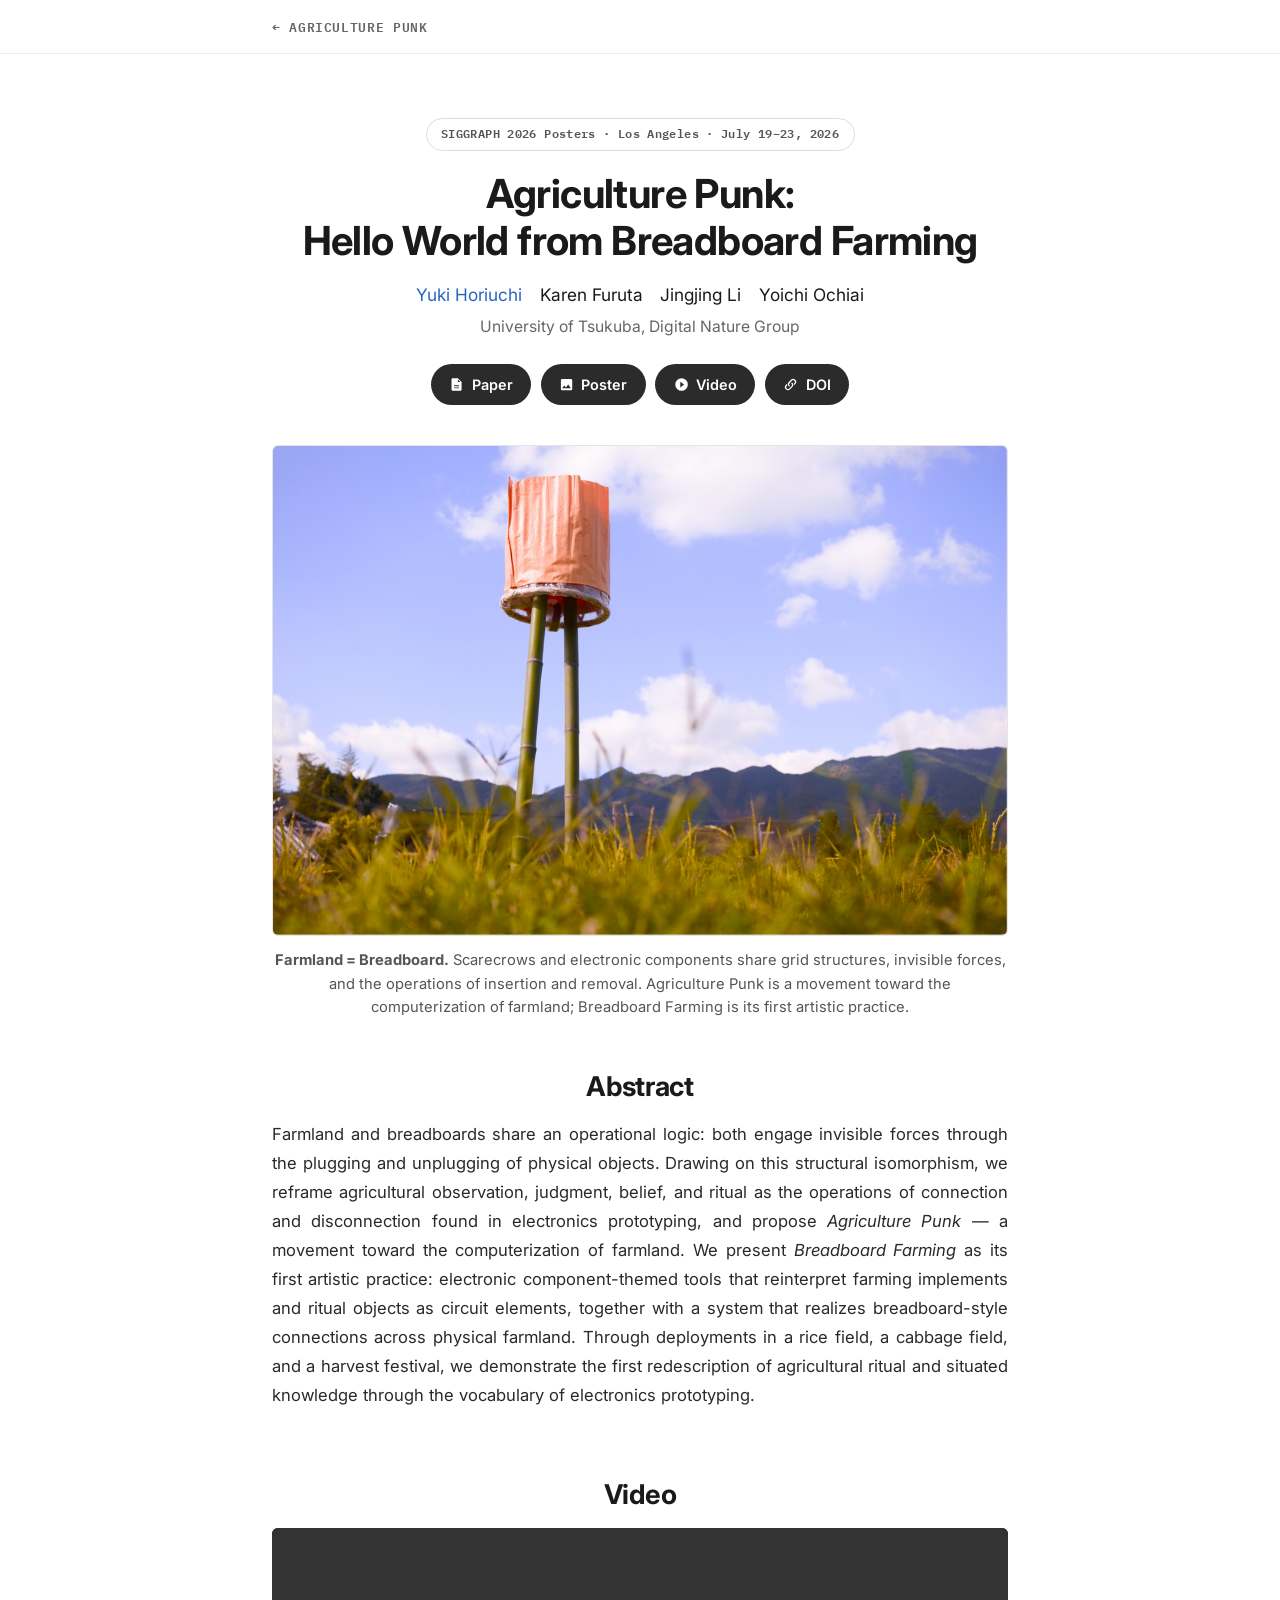
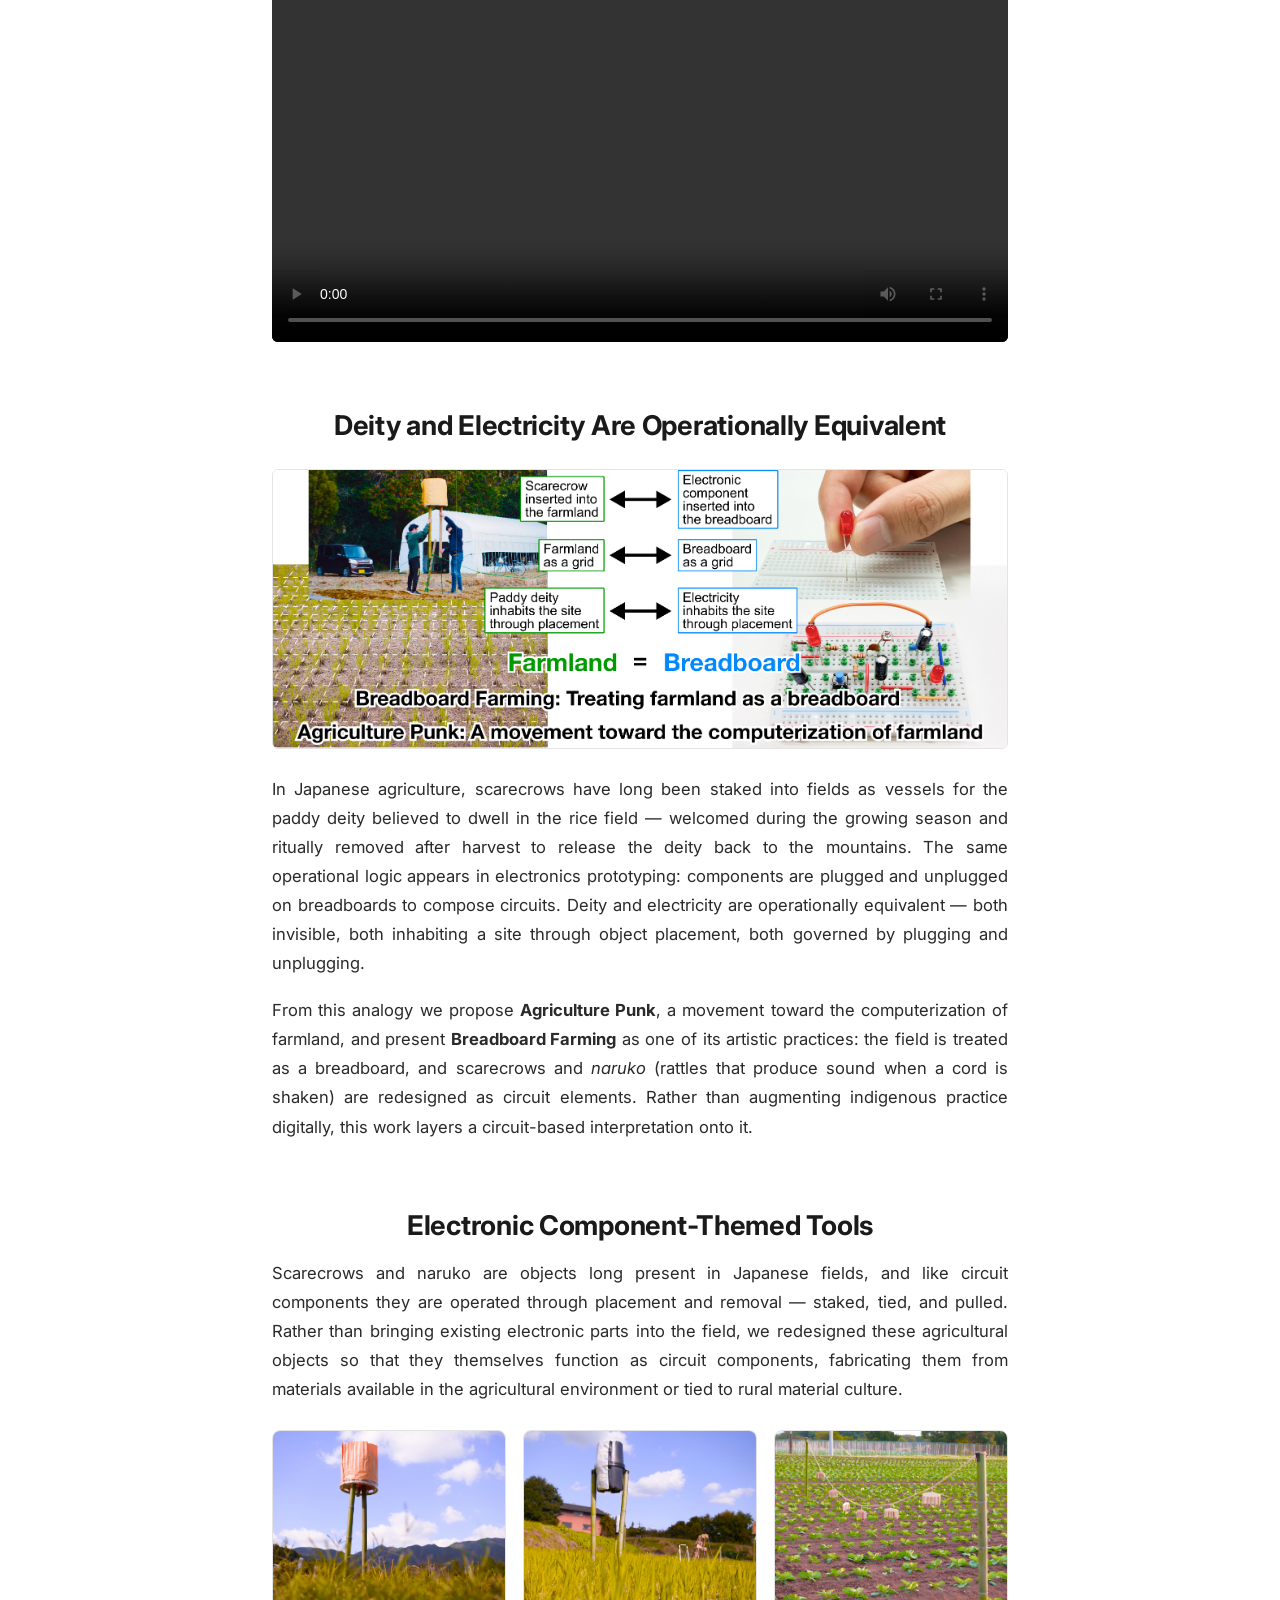
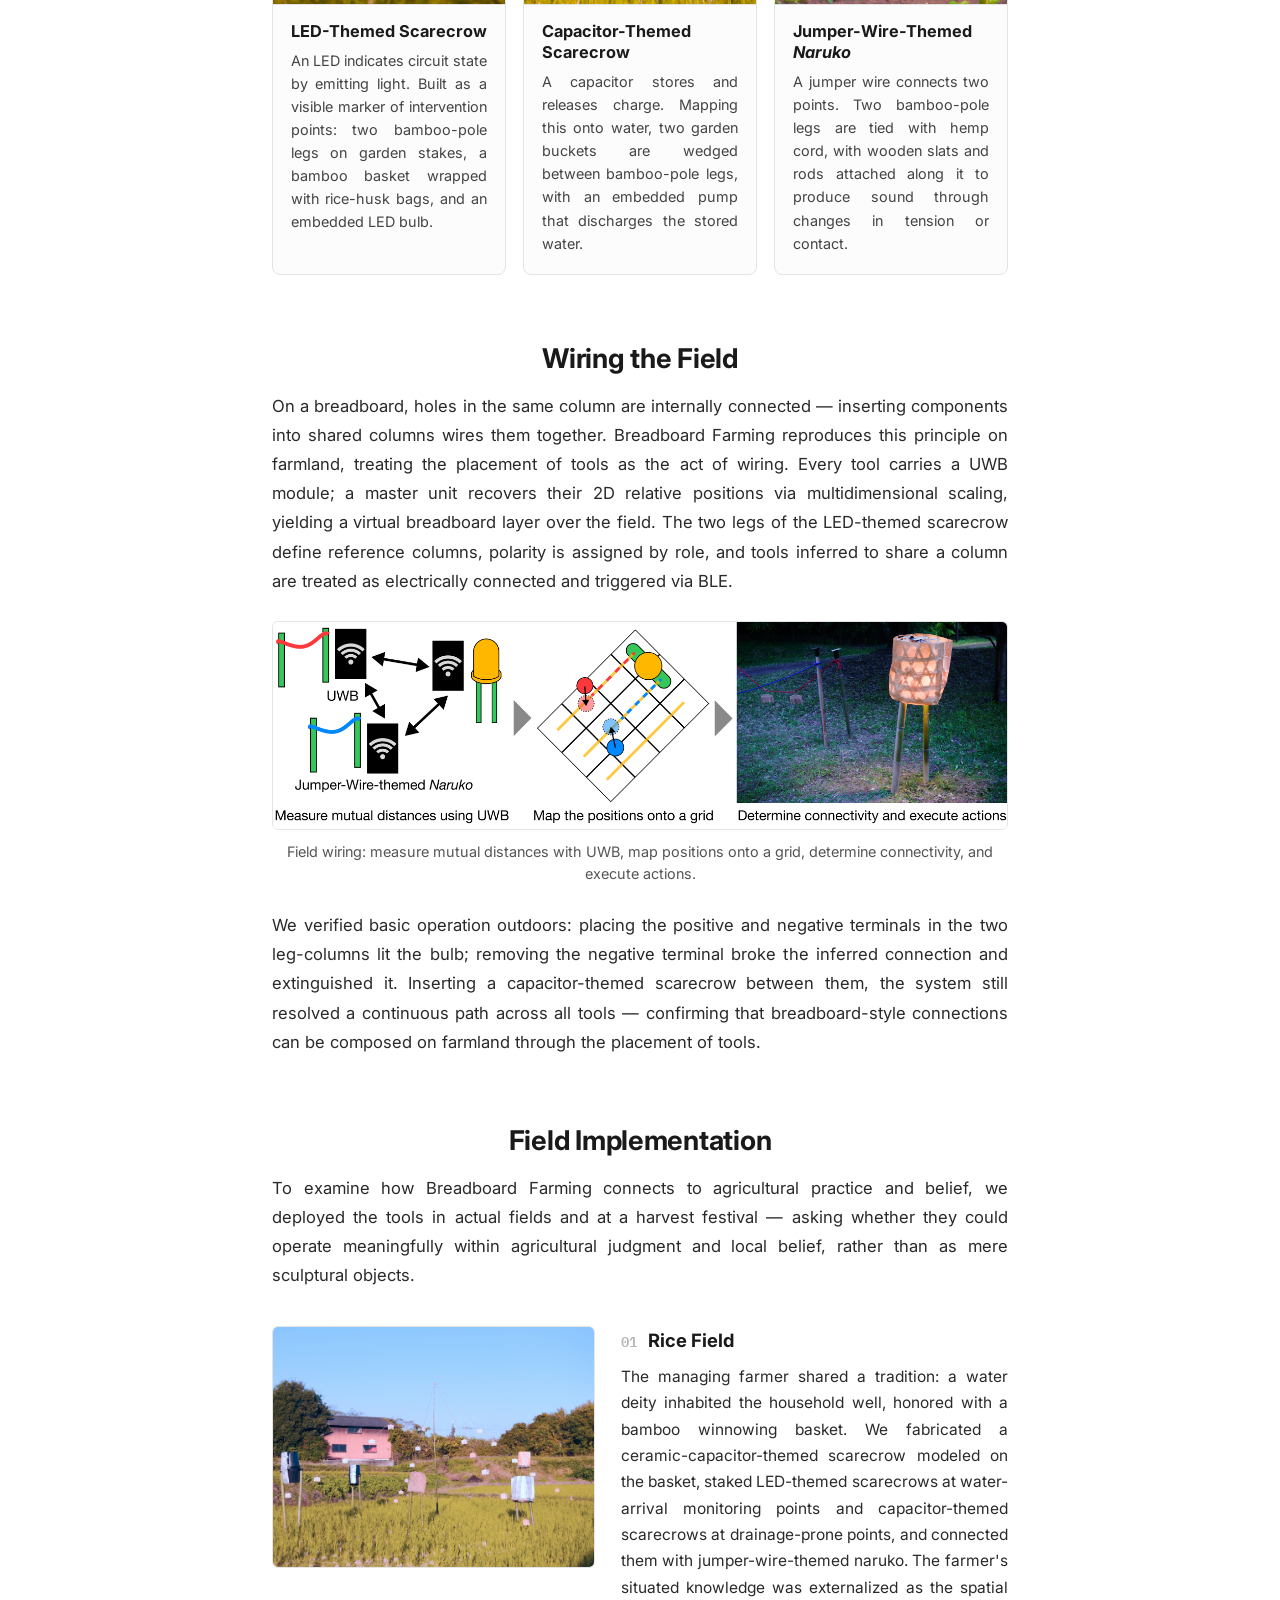
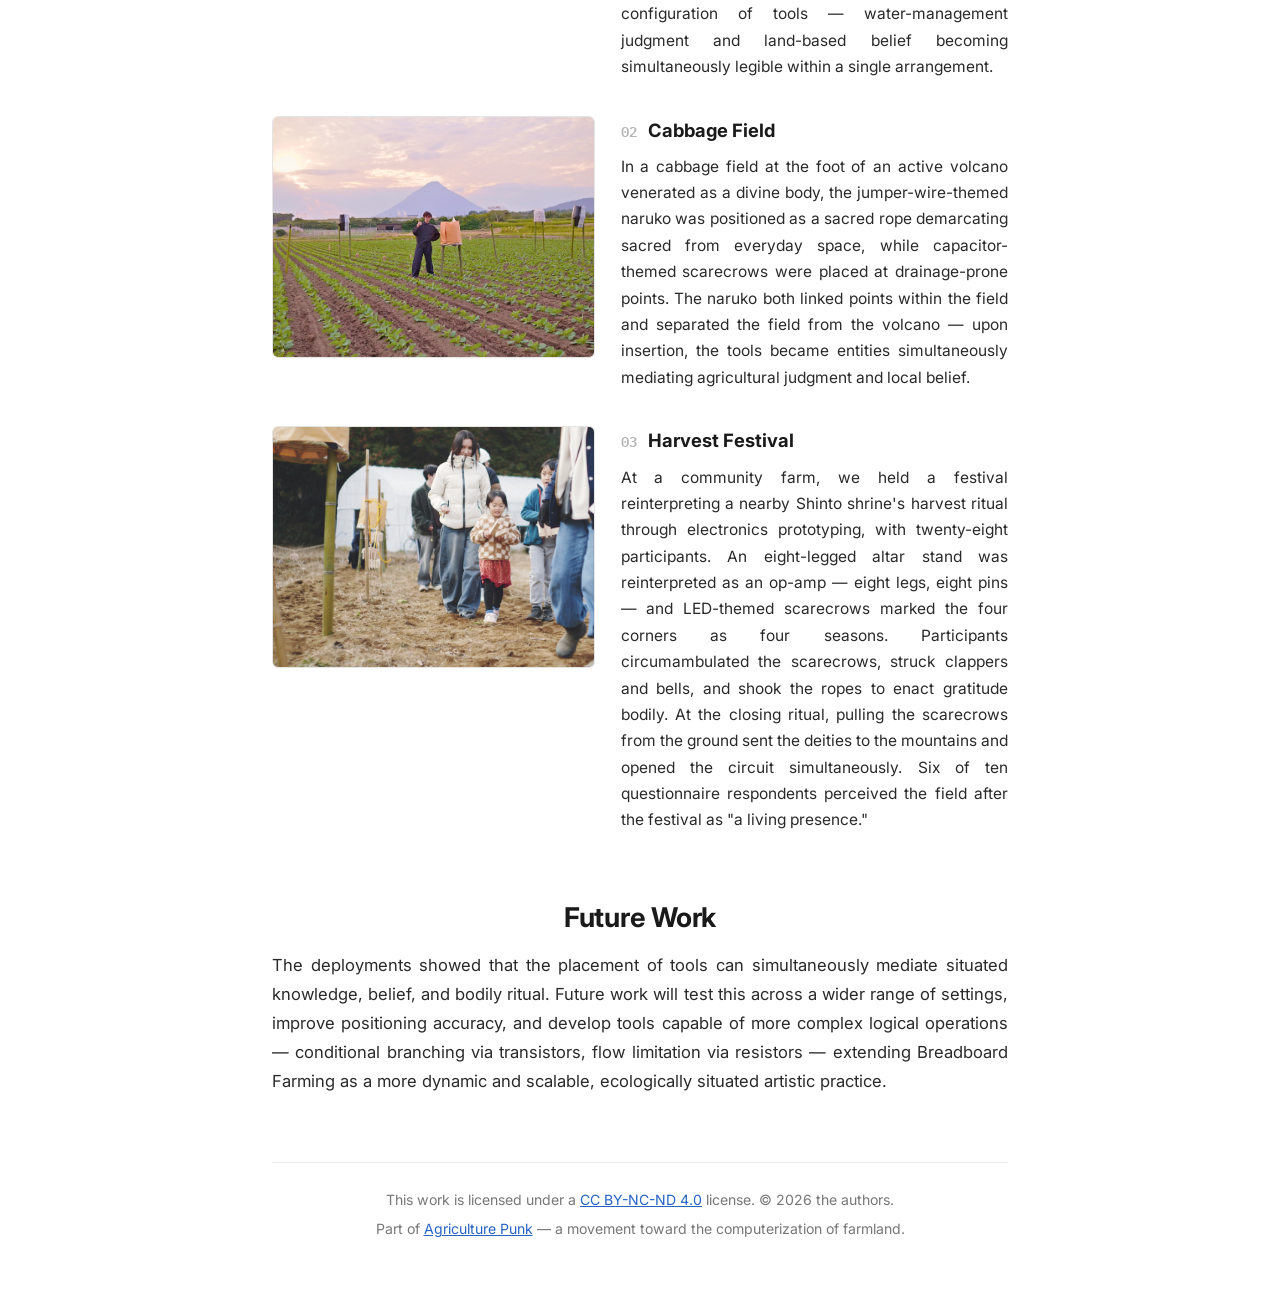
==== commit 5399c34d: "update: refine SIGGRAPH 2026 page layout" ====
--- a/SIGGRAPH26/index.html
+++ b/SIGGRAPH26/index.html
@@ -25,7 +25,10 @@
       <!-- ============ Header ============ -->
       <header class="project-hero">
         <p class="project-venue-badge">SIGGRAPH 2026 Posters · Los Angeles · July 19–23, 2026</p>
-        <h1>Agriculture Punk: <br class="wide-only">Hello World from Breadboard Farming</h1>
+        <h1>
+          Agriculture Punk:<br>
+          <span class="project-title-line">Hello World from Breadboard Farming</span>
+        </h1>
         <p class="project-authors">
           <span><a href="https://x.com/horiyu_com">Yuki Horiuchi</a></span>
           <span>Karen Furuta</span>
@@ -108,6 +111,15 @@
       <!-- ============ Concept ============ -->
       <section class="project-section" aria-labelledby="concept-title">
         <h2 id="concept-title">Deity and Electricity Are Operationally Equivalent</h2>
+        <figure class="project-figure">
+          <img
+            src="../assets/siggraph26_key-figure.jpg"
+            alt="Operational equivalence between farmland and a breadboard through insertion, grids, and invisible forces"
+            width="3610"
+            height="1370"
+            loading="lazy"
+          >
+        </figure>
         <p>
           In Japanese agriculture, scarecrows have long been staked into fields
           as vessels for the paddy deity believed to dwell in the rice field —
--- a/style.css
+++ b/style.css
@@ -399,12 +399,17 @@
 /* ============ 3. Project page ============ */
 
 .project-page {
+  --project-content-width: 46rem;
   background: #fff;
   color: #1a1a1a;
 }
 
 .project-topbar {
-  padding: 0.85rem clamp(1rem, 4vw, 2.5rem);
+  padding-block: 0.85rem;
+  padding-inline: max(
+    1.25rem,
+    calc((100% - var(--project-content-width)) / 2)
+  );
   border-bottom: 1px solid #ececec;
 }
 
@@ -423,7 +428,7 @@
 }
 
 .project-container {
-  width: min(100% - 2.5rem, 900px);
+  width: min(100% - 2.5rem, var(--project-content-width));
   margin: 0 auto;
   padding: clamp(2.2rem, 6vw, 4rem) 0 3rem;
 }
@@ -449,11 +454,16 @@
 .project-hero h1 {
   max-width: 46rem;
   margin: 0 auto 1.1rem;
-  font-size: clamp(1.8rem, 4.4vw, 2.9rem);
+  font-size: clamp(0.95rem, 4.4vw, 2.5rem);
   font-weight: 700;
   letter-spacing: -0.015em;
   line-height: 1.18;
   text-wrap: balance;
+}
+
+.project-title-line {
+  display: inline-block;
+  white-space: nowrap;
 }
 
 .project-authors {
@@ -549,7 +559,7 @@
 }
 
 .project-section > p {
-  max-width: 44rem;
+  max-width: var(--project-content-width);
   margin: 0 auto 1.1rem;
   font-size: 1.04rem;
   line-height: 1.75;
@@ -560,7 +570,9 @@
   margin-bottom: 0;
 }
 
-.abstract-text {
+.project-section > p,
+.tool-card figcaption p,
+.deployment-text p {
   text-align: justify;
 }
 
@@ -573,7 +585,7 @@
 .project-video {
   display: block;
   width: 100%;
-  max-width: 44rem;
+  max-width: var(--project-content-width);
   aspect-ratio: 16 / 9;
   margin: 0 auto;
   border-radius: 6px;
@@ -584,7 +596,7 @@
 /* --- figures --- */
 
 .project-figure {
-  max-width: 44rem;
+  max-width: var(--project-content-width);
   margin: 1.6rem auto;
 }
 
@@ -656,7 +668,7 @@
   grid-template-columns: minmax(0, 1fr) minmax(0, 1.2fr);
   gap: 1.6rem;
   align-items: start;
-  max-width: 52rem;
+  max-width: var(--project-content-width);
   margin: 2.2rem auto 0;
 }
 
@@ -696,7 +708,7 @@
 
 .citation-block {
   overflow-x: auto;
-  max-width: 44rem;
+  max-width: var(--project-content-width);
   margin: 0 auto;
   border: 1px solid #e4e4e4;
   border-radius: 6px;
